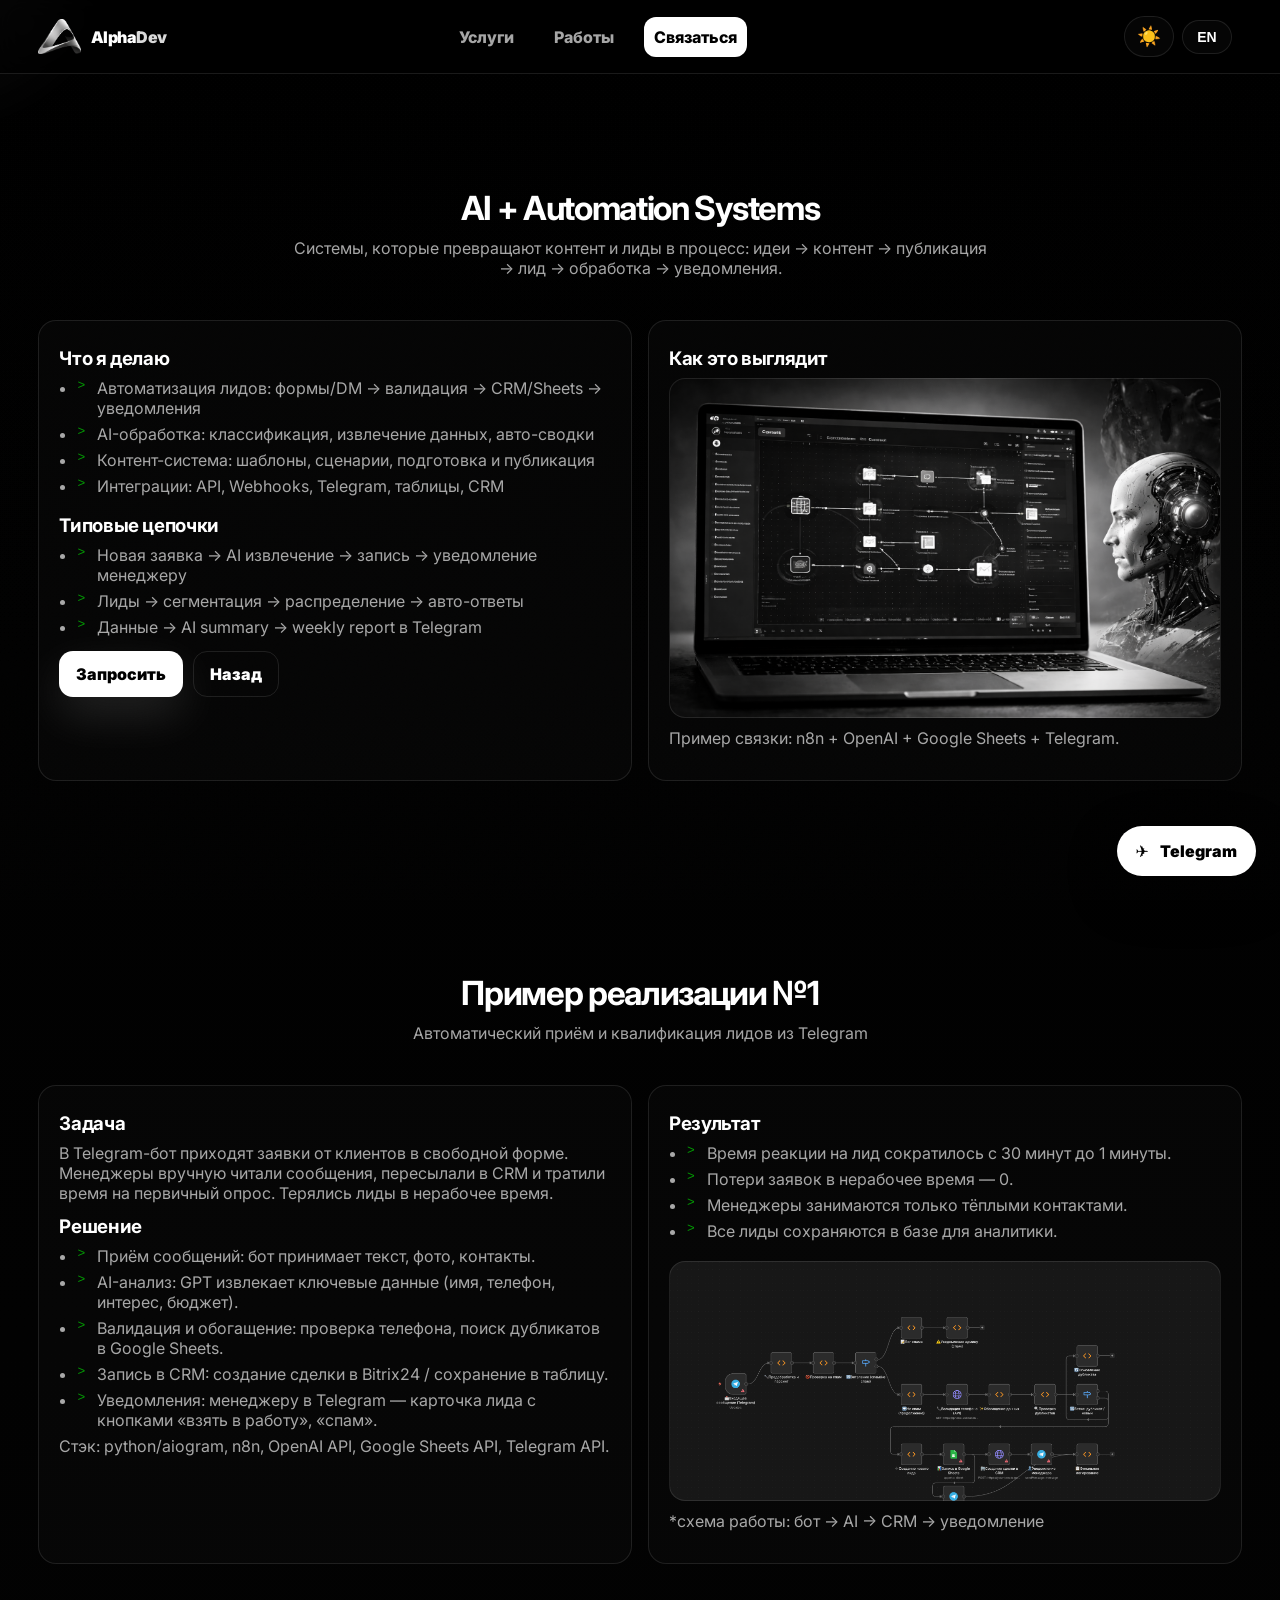
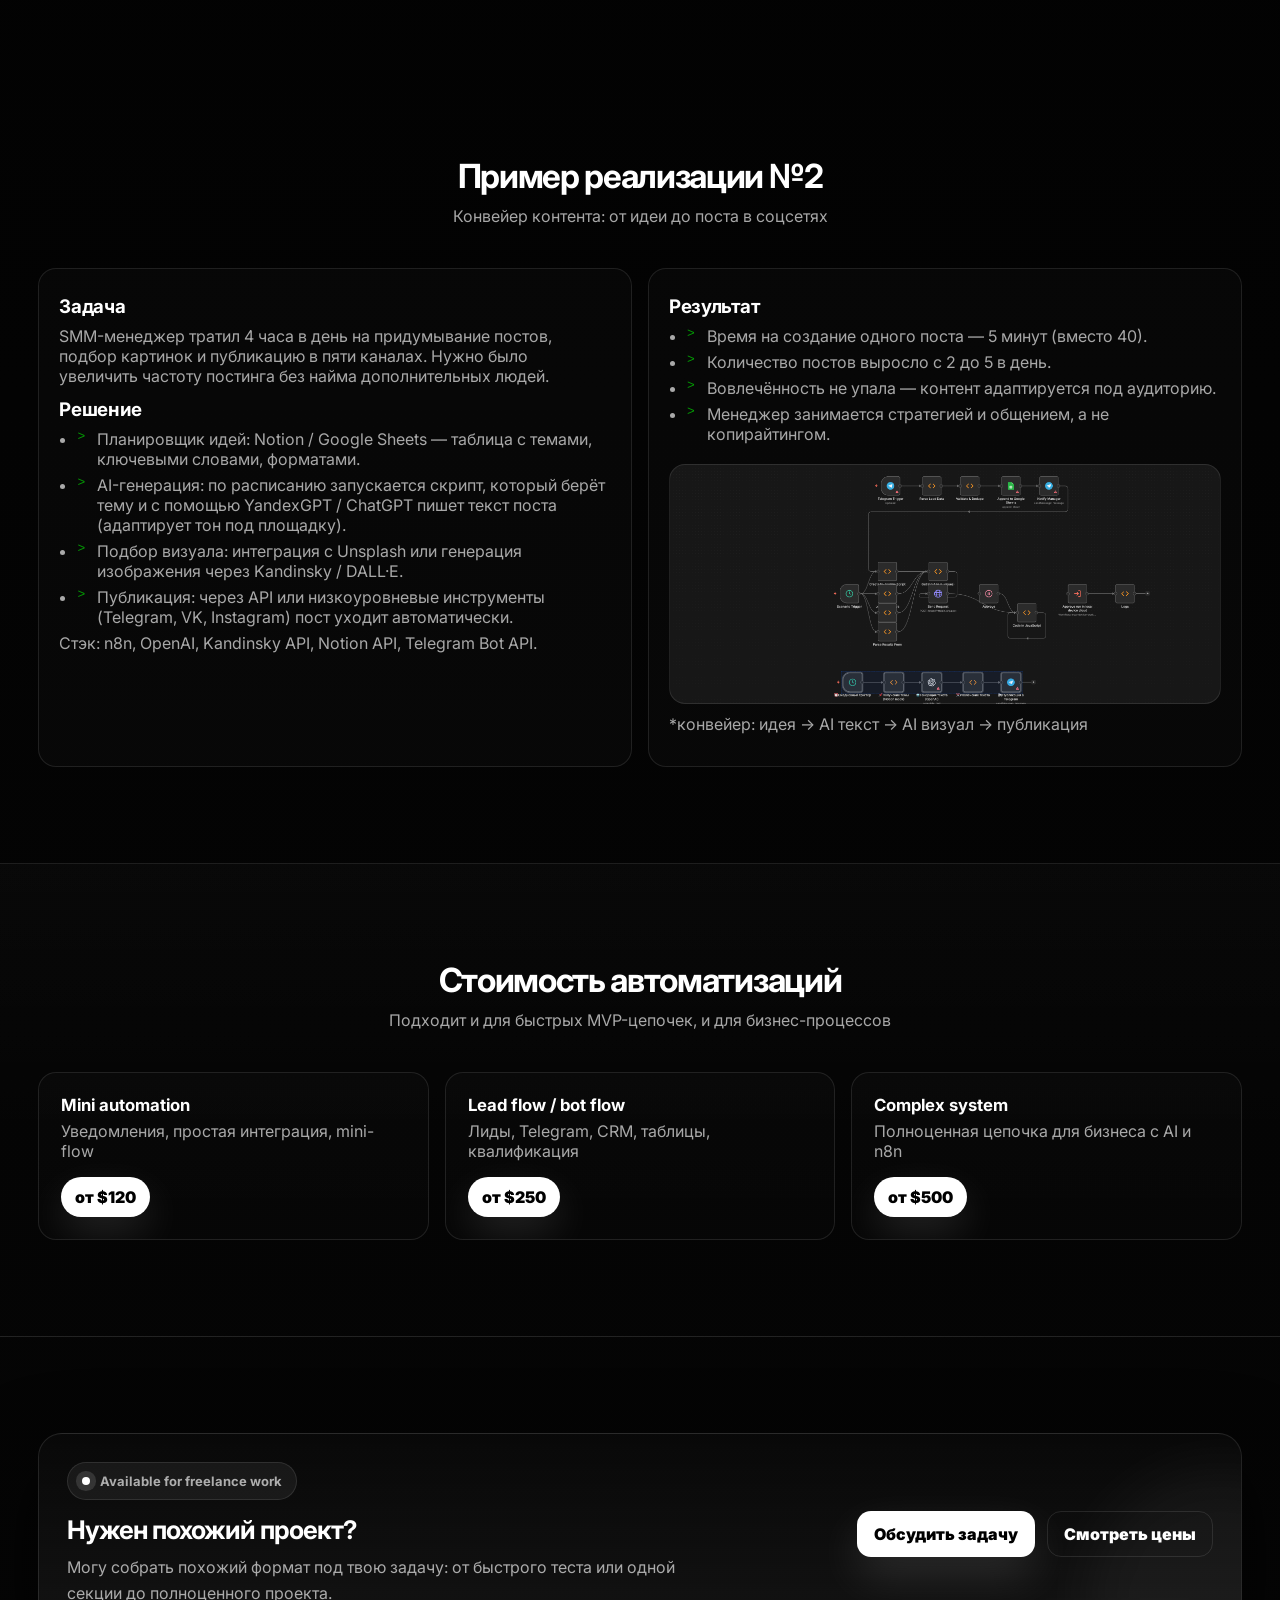
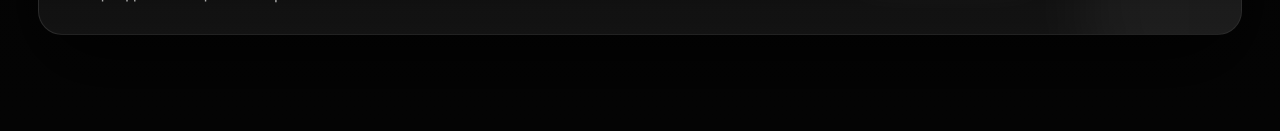
==== projects/ai-automation.html @ a7153a6e "first commit" ====
<!DOCTYPE html>
<html lang="ru">
  <head>
    <meta charset="utf-8" />
    <meta name="viewport" content="width=device-width,initial-scale=1" />
    <title>AlphaDev — AI + Automation Systems</title>
    <link rel="stylesheet" href="../style.css" />
    <link rel="icon" type="image/png" href="../assets/favicon.png" />

    <script>
      (function () {
        try {
          var key = "alphadev-theme-v2";
          var theme = localStorage.getItem(key) || "dark";
          document.documentElement.classList.add("theme-preload");
          document.addEventListener("DOMContentLoaded", function () {
            document.documentElement.classList.remove("theme-preload");
          });
          if (theme === "light") {
            document.documentElement.dataset.themeDefault = "light";
          } else {
            document.documentElement.dataset.themeDefault = "dark";
          }
        } catch (e) {
          document.documentElement.dataset.themeDefault = "dark";
        }
      })();
    </script>
  </head>
  <body class="theme-dark">
    <div class="noise"></div>
    <div class="cursor-glow" aria-hidden="true"></div>

    <header class="header">
      <div class="container header__inner">
        <a class="brand" href="../index.html#work">
          <img
            class="brand__logo"
            src="../assets/logo.svg"
            alt="AlphaDev logo"
          />
          <span class="brand__text">Alpha<span>Dev</span></span>
        </a>
        <nav class="nav" id="nav">
          <a href="../index.html#services" data-i18n="nav_services">Услуги</a>
          <a href="../index.html#work" data-i18n="nav_work">Работы</a>
          <a
            class="nav__cta"
            href="../index.html#contact"
            data-i18n="nav_contact"
            >Связаться</a
          >
        </nav>

        <div class="header-controls">
          <button id="themeToggle" class="icon-btn" aria-label="Toggle theme">
            ☀️
          </button>
          <button id="langBtn" class="lang-btn" aria-label="Switch language">
            EN
          </button>
        </div>

        <button
          class="burger"
          id="burger"
          aria-label="Menu"
          aria-expanded="false"
        >
          <span></span><span></span><span></span>
        </button>
      </div>
    </header>

    <main style="padding-top: 92px">
      <!-- HERO / INTRO -->
      <section class="section">
        <div class="container">
          <div class="section__head reveal">
            <h2 data-i18n="ai_title">
              AI + automation systems для контента, лидов и процессов
            </h2>
            <p data-i18n="ai_sub">
              Автоматизации, которые экономят время, ускоряют обработку заявок и
              превращают хаос в систему.
            </p>
          </div>

          <div class="grid-2">
            <!-- Описание услуги -->
            <div class="card reveal">
              <h3 data-i18n="ai_what_title">Что я делаю</h3>
              <ul>
                <li data-i18n="ai_what_li1">
                  Автоматизация лидов: формы/DM → валидация → CRM/Sheets →
                  уведомления
                </li>
                <li data-i18n="ai_what_li2">
                  AI-обработка: классификация, извлечение данных, авто-сводки
                </li>
                <li data-i18n="ai_what_li3">
                  Контент-система: шаблоны, сценарии, подготовка и публикация
                </li>
                <li data-i18n="ai_what_li4">
                  Интеграции: API, Webhooks, Telegram, таблицы, CRM
                </li>
              </ul>

              <h3 style="margin-top: 18px" data-i18n="ai_chains_title">
                Типовые цепочки
              </h3>
              <ul>
                <li data-i18n="ai_chains_li1">
                  Новая заявка → AI извлечение → запись → уведомление менеджеру
                </li>
                <li data-i18n="ai_chains_li2">
                  Лиды → сегментация → распределение → авто-ответы
                </li>
                <li data-i18n="ai_chains_li3">
                  Данные → AI summary → weekly report в Telegram
                </li>
              </ul>

              <div
                style="
                  margin-top: 14px;
                  display: flex;
                  gap: 10px;
                  flex-wrap: wrap;
                "
              >
                <a
                  class="btn btn--primary"
                  href="../index.html#contact"
                  data-i18n="ai_btn_request"
                  >Запросить</a
                >
                <a
                  class="btn btn--ghost"
                  href="../index.html#work"
                  data-i18n="ai_btn_back"
                  >Назад</a
                >
              </div>
            </div>

            <!-- Превью / общая иллюстрация -->
            <div class="card reveal">
              <h3 data-i18n="ai_looks_title">Как это выглядит</h3>
              <div
                style="
                  height: 340px;
                  border-radius: 16px;
                  border: 1px solid var(--line);
                  background: url('../assets/work-ai-auto.png') center/cover
                    no-repeat;
                "
              ></div>
              <p
                style="margin-top: 10px; color: var(--muted)"
                data-i18n="ai_looks_desc"
              >
                Пример связки: n8n + OpenAI + Google Sheets + Telegram.
              </p>
            </div>
          </div>
        </div>
      </section>

      <!-- ПРИМЕР 1: Обработка лидов из Telegram-бота -->
      <section class="section">
        <div class="container">
          <div class="section__head reveal">
            <h2 data-i18n="ai_ex1_title">Пример реализации №1</h2>
            <p data-i18n="ai_ex1_sub">
              Автоматический приём и квалификация лидов из Telegram
            </p>
          </div>
          <div class="grid-2">
            <div class="card reveal">
              <h3 data-i18n="ai_ex1_task_title">Задача</h3>
              <p data-i18n="ai_ex1_task_text">
                В Telegram-бот приходят заявки от клиентов в свободной форме.
                Менеджеры вручную читали сообщения, пересылали в CRM и тратили
                время на первичный опрос. Терялись лиды в нерабочее время.
              </p>
              <h3 data-i18n="ai_ex1_sol_title">Решение</h3>
              <ul>
                <li data-i18n="ai_ex1_sol_li1">
                  Приём сообщений: бот принимает текст, фото, контакты.
                </li>
                <li data-i18n="ai_ex1_sol_li2">
                  AI-анализ: GPT извлекает ключевые данные (имя, телефон,
                  интерес, бюджет).
                </li>
                <li data-i18n="ai_ex1_sol_li3">
                  Валидация и обогащение: проверка телефона, поиск дубликатов в
                  Google Sheets.
                </li>
                <li data-i18n="ai_ex1_sol_li4">
                  Запись в CRM: создание сделки в Bitrix24 / сохранение в
                  таблицу.
                </li>
                <li data-i18n="ai_ex1_sol_li5">
                  Уведомления: менеджеру в Telegram — карточка лида с кнопками
                  «взять в работу», «спам».
                </li>
              </ul>
              <p data-i18n="ai_ex1_stack">
                <strong>Стэк:</strong> python/aiogram, n8n, OpenAI API, Google
                Sheets API, Telegram API.
              </p>
            </div>
            <div class="card reveal">
              <h3 data-i18n="ai_ex1_res_title">Результат</h3>
              <ul>
                <li data-i18n="ai_ex1_res_li1">
                  Время реакции на лид сократилось с 30 минут до 1 минуты.
                </li>
                <li data-i18n="ai_ex1_res_li2">
                  Потери заявок в нерабочее время — 0.
                </li>
                <li data-i18n="ai_ex1_res_li3">
                  Менеджеры занимаются только тёплыми контактами.
                </li>
                <li data-i18n="ai_ex1_res_li4">
                  Все лиды сохраняются в базе для аналитики.
                </li>
              </ul>
              <div
                style="
                  height: 240px;
                  border-radius: 16px;
                  border: 1px solid var(--line);
                  background: url('../assets/example-telegram-flow.png')
                    center/cover no-repeat;
                  margin: 20px 0 10px;
                "
              ></div>
              <p style="color: var(--muted)" data-i18n="ai_ex1_scheme">
                *схема работы: бот → AI → CRM → уведомление
              </p>
            </div>
          </div>
        </div>
      </section>

      <!-- ПРИМЕР 2: Автопостинг + AI-генерация контента -->
      <section class="section">
        <div class="container">
          <div class="section__head reveal">
            <h2 data-i18n="ai_ex2_title">Пример реализации №2</h2>
            <p data-i18n="ai_ex2_sub">
              Конвейер контента: от идеи до поста в соцсетях
            </p>
          </div>
          <div class="grid-2">
            <div class="card reveal">
              <h3 data-i18n="ai_ex1_task_title">Задача</h3>
              <p data-i18n="ai_ex2_task_text">
                SMM-менеджер тратил 4 часа в день на придумывание постов, подбор
                картинок и публикацию в пяти каналах. Нужно было увеличить
                частоту постинга без найма дополнительных людей.
              </p>
              <h3 data-i18n="ai_ex1_sol_title">Решение</h3>
              <ul>
                <li data-i18n="ai_ex2_sol_li1">
                  Планировщик идей: Notion / Google Sheets — таблица с темами,
                  ключевыми словами, форматами.
                </li>
                <li data-i18n="ai_ex2_sol_li2">
                  AI-генерация: по расписанию запускается скрипт, который берёт
                  тему и с помощью YandexGPT / ChatGPT пишет текст поста
                  (адаптирует тон под площадку).
                </li>
                <li data-i18n="ai_ex2_sol_li3">
                  Подбор визуала: интеграция с Unsplash или генерация
                  изображения через Kandinsky / DALL·E.
                </li>
                <li data-i18n="ai_ex2_sol_li4">
                  Публикация: через API или низкоуровневые инструменты
                  (Telegram, VK, Instagram) пост уходит автоматически.
                </li>
              </ul>
              <p data-i18n="ai_ex2_stack">
                <strong>Стэк:</strong> n8n, OpenAI, Kandinsky API, Notion API,
                Telegram Bot API.
              </p>
            </div>
            <div class="card reveal">
              <h3 data-i18n="ai_ex1_res_title">Результат</h3>
              <ul>
                <li data-i18n="ai_ex2_res_li1">
                  Время на создание одного поста — 5 минут (вместо 40).
                </li>
                <li data-i18n="ai_ex2_res_li2">
                  Количество постов выросло с 2 до 5 в день.
                </li>
                <li data-i18n="ai_ex2_res_li3">
                  Вовлечённость не упала — контент адаптируется под аудиторию.
                </li>
                <li data-i18n="ai_ex2_res_li4">
                  Менеджер занимается стратегией и общением, а не копирайтингом.
                </li>
              </ul>
              <div
                style="
                  height: 240px;
                  border-radius: 16px;
                  border: 1px solid var(--line);
                  background: url('../assets/example-content-flow.png')
                    center/cover no-repeat;
                  margin: 20px 0 10px;
                "
              ></div>
              <p style="color: var(--muted)" data-i18n="ai_ex2_scheme">
                *конвейер: идея → AI текст → AI визуал → публикация
              </p>
            </div>
          </div>
        </div>
      </section>

      <section class="section section--dark">
        <div class="container">
          <div class="section__head reveal">
            <h2 data-i18n="ai_price_title">Стоимость автоматизаций</h2>
            <p data-i18n="ai_price_sub">
              Подходит и для быстрых MVP-цепочек, и для бизнес-процессов
            </p>
          </div>
          <div class="pricing-grid pricing-grid--3">
            <article class="price-card reveal">
              <h3 data-i18n="ai_price_card1">Mini automation</h3>
              <p data-i18n="ai_price_desc1">
                Уведомления, простая интеграция, mini-flow
              </p>
              <div class="price-tag" data-i18n="ai_price_val1">от $120</div>
            </article>
            <article class="price-card reveal">
              <h3 data-i18n="ai_price_card2">Lead flow / bot flow</h3>
              <p data-i18n="ai_price_desc2">
                Лиды, Telegram, CRM, таблицы, квалификация
              </p>
              <div class="price-tag" data-i18n="ai_price_val2">от $250</div>
            </article>
            <article class="price-card reveal">
              <h3 data-i18n="ai_price_card3">Complex system</h3>
              <p data-i18n="ai_price_desc3">
                Полноценная цепочка для бизнеса с AI и n8n
              </p>
              <div class="price-tag" data-i18n="ai_price_val3">от $500</div>
            </article>
          </div>
        </div>
      </section>

      <section class="section">
        <div class="container">
          <div class="freelance-card reveal freelance-card--compact">
            <div class="freelance-card__content">
              <div class="pill pill--soft" data-i18n-html="availability_pill">
                <span class="dot"></span> Available for freelance work
              </div>
              <h2 data-i18n="detail_cta_title">Нужен похожий проект?</h2>
              <p data-i18n="detail_cta_desc">
                Могу собрать похожий формат под твою задачу: от быстрого теста
                или одной секции до полноценного проекта.
              </p>
            </div>
            <div class="freelance-card__actions">
              <a
                class="btn btn--primary"
                href="../index.html#contact"
                data-i18n="detail_cta_btn1"
                >Обсудить задачу</a
              >
              <a
                class="btn btn--ghost"
                href="../index.html#pricing"
                data-i18n="detail_cta_btn2"
                >Смотреть цены</a
              >
            </div>
          </div>
        </div>
      </section>
    </main>

    <script src="../script.js"></script>
    <a
      class="telegram-float"
      href="https://t.me/AlphaDev_web?text=Hello!%20I%20want%20to%20discuss%20a%20project%20with%20AlphaDev.%0A%0AProject%20type:%0ABudget:%0ATimeline:%0ADescription:"
      target="_blank"
      rel="noopener noreferrer"
    >
      Telegram
    </a>
  </body>
</html>
---- style.css ----
@import url("https://fonts.googleapis.com/css2?family=Inter:wght@400;600;700;800;900&display=swap");

/* ===== Тёмная тема (по умолчанию) ===== */
.theme-dark {
  --bg: #000;
  --bg2: #050505;
  --card-bg: rgba(255, 255, 255, 0.02);
  --card-bg-alt: rgba(255, 255, 255, 0.06);
  --header-bg: rgba(0, 0, 0, 0.55);
  --text: #fff;
  --text-inverse: #000;
  --muted: rgba(255, 255, 255, 0.65);
  --line: rgba(255, 255, 255, 0.1);
  --line-strong: rgba(255, 255, 255, 0.2);
  --shadow: 0 30px 80px rgba(0, 0, 0, 0.75);
  --glow: rgba(255, 255, 255, 0.12);
  --primary-btn: #fff;
  --primary-btn-text: #000;
  --code-symbol: #0f0;
  --orb-1: rgba(255, 255, 255, 0.1);
  --orb-2: rgba(255, 255, 255, 0.08);
  --badge-bg: rgba(255, 255, 255, 0.03);
  --badge-alt-bg: rgba(255, 255, 255, 0.06);
  --mini-bg: rgba(0, 0, 0, 0.35);
  --link-border: rgba(255, 255, 255, 0.35);
  --link-hover: rgba(255, 255, 255, 0.75);
  /* Убрали --input-bg и --input-focus-*, будем использовать прямые цвета */
}

/* ===== Светлая тема ===== */
.theme-light {
  --bg: #f8f9fa;
  --bg2: #ffffff;
  --card-bg: rgba(0, 0, 0, 0.02);
  --card-bg-alt: rgba(0, 0, 0, 0.06);
  --header-bg: rgba(255, 255, 255, 0.75);
  --text: #111;
  --text-inverse: #fff;
  --muted: rgba(0, 0, 0, 0.6);
  --line: rgba(0, 0, 0, 0.1);
  --line-strong: rgba(0, 0, 0, 0.2);
  --shadow: 0 30px 80px rgba(0, 0, 0, 0.1);
  --glow: rgba(0, 0, 0, 0.05);
  --primary-btn: #000;
  --primary-btn-text: #fff;
  --code-symbol: #0a0;
  --orb-1: rgba(0, 0, 0, 0.05);
  --orb-2: rgba(0, 0, 0, 0.03);
  --badge-bg: rgba(0, 0, 0, 0.02);
  --badge-alt-bg: rgba(0, 0, 0, 0.04);
  --mini-bg: rgba(255, 255, 255, 0.7);
  --link-border: rgba(0, 0, 0, 0.3);
  --link-hover: rgba(0, 0, 0, 0.8);
  /* Убрали --input-bg и --input-focus-* */
}

* {
  box-sizing: border-box;
  transition: background-color 0.2s ease, border-color 0.2s ease,
    color 0.2s ease;
}
html,
body {
  margin: 0;
  padding: 0;
}
body {
  font-family: "Inter", system-ui, -apple-system, Segoe UI, Roboto, Arial,
    sans-serif;
  background: linear-gradient(180deg, var(--bg), var(--bg2));
  color: var(--text);
  overflow-x: hidden;
  scroll-behavior: smooth;
}
.container {
  width: min(1360px, 94%);
  margin: 0 auto;
}
a {
  color: inherit;
}

.noise {
  position: fixed;
  inset: 0;
  pointer-events: none;
  opacity: 0.05;
  mix-blend-mode: overlay;
  background-image: url("data:image/svg+xml,%3Csvg xmlns='http://www.w3.org/2000/svg' width='140' height='140'%3E%3Cfilter id='n'%3E%3CfeTurbulence type='fractalNoise' baseFrequency='.75' numOctaves='3' stitchTiles='stitch'/%3E%3C/filter%3E%3Crect width='140' height='140' filter='url(%23n)' opacity='.8'/%3E%3C/svg%3E");
}
.cursor-glow {
  position: fixed;
  width: 340px;
  height: 340px;
  border-radius: 999px;
  pointer-events: none;
  transform: translate(-50%, -50%);
  z-index: 0;
  opacity: 0.7;
  filter: blur(12px);
  background: radial-gradient(circle at 30% 30%, var(--glow), transparent 62%);
}

/* Header */
.header {
  position: fixed;
  left: 0;
  right: 0;
  top: 0;
  z-index: 1000;
  background: var(--header-bg);
  backdrop-filter: blur(14px);
  border-bottom: 1px solid var(--line);
}
.header__inner {
  display: flex;
  align-items: center;
  justify-content: space-between;
  gap: 12px;
  padding: 16px 0;
}
.brand {
  display: flex;
  align-items: center;
  gap: 10px;
  text-decoration: none;
}
.brand__logo {
  width: auto;
  height: 35px;
}
.brand__text {
  font-weight: 1000;
  letter-spacing: -0.03em;
}
.brand__text span {
  opacity: 0.85;
}

.nav {
  display: flex;
  align-items: center;
  gap: 20px;
  margin-left: 270px;
}
.nav a {
  text-decoration: none;
  color: var(--muted);
  font-weight: 800;
  font-size: 16px;
  padding: 10px 10px;
  border-radius: 12px;
  transition: 0.25s ease;
}
.nav a:hover {
  color: var(--text);
  background: var(--card-bg-alt);
}
.nav__cta {
  background: var(--primary-btn);
  color: var(--primary-btn-text) !important;
}

.header-controls {
  display: flex;
  gap: 8px;
  align-items: center;
  margin-left: auto;
  margin-right: 10px;
}
.icon-btn {
  background: var(--card-bg);
  border: 1px solid var(--line);
  border-radius: 30px;
  padding: 8px 12px;
  font-size: 1.2rem;
  cursor: pointer;
  transition: all 0.2s ease;
  color: var(--text);
}
.icon-btn:hover {
  background: var(--card-bg-alt);
  transform: scale(1.05);
}
.lang-btn {
  background: var(--card-bg);
  border: 1px solid var(--line);
  border-radius: 30px;
  padding: 8px 14px;
  font-weight: 900;
  font-size: 14px;
  color: var(--text);
  cursor: pointer;
  transition: all 0.2s ease;
  text-transform: uppercase;
}
.lang-btn:hover {
  background: var(--card-bg-alt);
  transform: scale(1.05);
}

.burger {
  display: none;
  width: 44px;
  height: 44px;
  border-radius: 14px;
  border: 1px solid var(--line);
  background: var(--card-bg);
  cursor: pointer;
}
.burger span {
  display: block;
  width: 20px;
  height: 2px;
  background: var(--text);
  margin: 5px auto;
  border-radius: 2px;
}

/* Sections */
.section {
  padding: 96px 0;
}
.section--dark {
  background: linear-gradient(180deg, var(--card-bg), transparent 60%);
  border-top: 1px solid var(--line);
  border-bottom: 1px solid var(--line);
}
.section__head {
  text-align: center;
  margin-bottom: 42px;
}
.section__head h2 {
  margin: 0 0 10px;
  font-size: clamp(28px, 2.6vw, 44px);
  letter-spacing: -0.04em;
}
.section__head p {
  margin: 0;
  color: var(--muted);
}

/* Hero */
.hero {
  position: relative;
  padding: 128px 0 72px;
  min-height: 92vh;
  display: grid;
  align-items: center;
  border-bottom: 1px solid var(--line);
}
.hero__grid {
  display: grid;
  grid-template-columns: 1.15fr 0.85fr;
  gap: 34px;
  align-items: center;
}
.hero__bg {
  position: absolute;
  inset: -40px;
  filter: blur(20px);
  z-index: -1;
  transform: translateY(var(--parallax, 0px));
  background: radial-gradient(
    900px 540px at 16% 10%,
    var(--glow),
    transparent 55%
  );
  background-image: linear-gradient(var(--line) 1px, transparent 1px),
    linear-gradient(90deg, var(--line) 1px, transparent 1px);
  background-size: 40px 40px;
  background-position: center center;
}
.pill {
  display: inline-flex;
  align-items: center;
  gap: 10px;
  padding: 10px 14px;
  border-radius: 999px;
  border: 1px solid var(--line);
  background: var(--card-bg);
  color: var(--muted);
  font-weight: 700;
  font-size: 13px;
}
.dot {
  width: 8px;
  height: 8px;
  border-radius: 50%;
  background: var(--text);
  box-shadow: 0 0 0 6px var(--glow);
}
.hero__title {
  margin: 18px 0 12px;
  font-size: clamp(34px, 3.4vw, 58px);
  line-height: 1.02;
  letter-spacing: -0.04em;
}
.hero__sub {
  margin: 0;
  color: var(--muted);
  font-size: 16px;
  line-height: 1.6;
  max-width: 58ch;
}
.grad {
  opacity: 0.85;
}

.hero__actions {
  display: flex;
  gap: 12px;
  margin-top: 22px;
  flex-wrap: wrap;
}
.btn {
  display: inline-flex;
  align-items: center;
  justify-content: center;
  padding: 12px 16px;
  border-radius: 14px;
  text-decoration: none;
  font-weight: 900;
  border: 1px solid var(--line);
  transition: 0.25s ease;
  cursor: pointer;
  position: relative;
  overflow: hidden;
}
.btn--primary {
  background: var(--primary-btn);
  color: var(--primary-btn-text);
  border-color: transparent;
  box-shadow: 0 18px 45px var(--glow);
}
.btn--ghost {
  background: transparent;
  color: var(--text);
}
.btn::after {
  content: "";
  position: absolute;
  top: 50%;
  left: 50%;
  width: 0;
  height: 0;
  border-radius: 50%;
  background: rgba(255, 255, 255, 0.3);
  transform: translate(-50%, -50%);
  transition: width 0.3s ease, height 0.3s ease;
  pointer-events: none;
}
.btn:active::after {
  width: 200px;
  height: 200px;
}
.btn--primary:hover,
.btn--ghost:hover {
  transform: translateY(-2px);
  background: var(--card-bg-alt);
}
.btn--primary:hover {
  background: var(--primary-btn);
}

.hero__stats {
  display: grid;
  grid-template-columns: repeat(3, 1fr);
  gap: 12px;
  margin-top: 24px;
}
.stat {
  border: 1px solid var(--line);
  background: var(--card-bg);
  border-radius: 16px;
  padding: 14px;
}
.stat__num {
  font-size: 22px;
  font-weight: 900;
}
.stat__label {
  color: var(--muted);
  font-size: 12.5px;
  margin-top: 4px;
}

/* Glass card */
.hero__right {
  position: relative;
}
.glass {
  border: 1px solid var(--line);
  background: var(--card-bg);
  border-radius: var(--radius, 18px);
  padding: 18px;
  box-shadow: var(--shadow);
  position: relative;
  overflow: hidden;
}
.glass::after {
  content: "";
  position: absolute;
  inset: -1px;
  background: radial-gradient(
    260px 220px at var(--mx, 50%) var(--my, 50%),
    var(--glow),
    transparent 55%
  );
  opacity: 0;
  transition: 0.35s ease;
  pointer-events: none;
}
.glass:hover::after {
  opacity: 1;
}

.badges {
  display: flex;
  gap: 10px;
  flex-wrap: wrap;
  margin-bottom: 14px;
}
.badge {
  font-size: 12.5px;
  font-weight: 900;
  padding: 8px 10px;
  border-radius: 999px;
  border: 1px solid var(--line);
  background: var(--badge-bg);
}
.badge--alt {
  background: var(--badge-alt-bg);
}

.mini {
  border-radius: 16px;
  border: 1px solid var(--line);
  background: var(--mini-bg);
  padding: 14px;
}
.mini__row {
  display: flex;
  justify-content: space-between;
  gap: 12px;
  padding: 10px 0;
  border-bottom: 1px dashed var(--line);
}
.mini__row:last-child {
  border-bottom: none;
}
.mini__k {
  color: var(--muted);
  font-weight: 800;
}
.mini__v {
  font-weight: 900;
}

.tags {
  display: flex;
  flex-wrap: wrap;
  gap: 10px;
  margin-top: 14px;
}
.tag {
  font-size: 12px;
  font-weight: 900;
  padding: 8px 10px;
  border-radius: 999px;
  border: 1px solid var(--line);
  background: var(--card-bg);
  color: var(--muted);
}

.orb {
  position: absolute;
  width: 220px;
  height: 220px;
  border-radius: 999px;
  filter: blur(30px);
  opacity: 0.35;
  z-index: -1;
}
.orb--1 {
  left: -80px;
  top: -70px;
  background: var(--orb-1);
}
.orb--2 {
  right: -90px;
  bottom: -80px;
  background: var(--orb-2);
}

/* Layout grids */
.grid-3 {
  display: grid;
  grid-template-columns: repeat(3, 1fr);
  gap: 16px;
}
.grid-2 {
  display: grid;
  grid-template-columns: repeat(2, 1fr);
  gap: 16px;
}

/* Cards */
.card {
  border: 1px solid var(--line);
  background: var(--card-bg);
  border-radius: var(--radius, 18px);
  padding: 20px;
  transition: transform 0.35s ease, box-shadow 0.35s ease,
    border-color 0.35s ease;
  position: relative;
  overflow: hidden;
}
.card::after {
  content: "";
  position: absolute;
  inset: -1px;
  background: radial-gradient(
    240px 200px at var(--mx, 50%) var(--my, 50%),
    var(--glow),
    transparent 55%
  );
  opacity: 0;
  transition: 0.35s ease;
  pointer-events: none;
}
.card:hover {
  transform: translateY(-8px);
  box-shadow: var(--shadow);
  border-color: var(--line-strong);
}
.card:hover::after {
  opacity: 1;
}
.card:hover .card__icon {
  transform: rotate(5deg) scale(1.1);
}

.card__icon {
  width: 44px;
  height: 44px;
  border-radius: 14px;
  border: 1px solid var(--line);
  background: var(--card-bg);
  display: grid;
  place-items: center;
  margin-bottom: 10px;
  transition: transform 0.2s ease;
}
.card h3 {
  margin: 6px 0 8px;
  letter-spacing: -0.02em;
}
.card p {
  margin: 0 0 12px;
  color: var(--muted);
}
.card ul {
  margin: 0;
  padding-left: 18px;
  color: var(--muted);
}
.card li {
  margin: 6px 0;
  position: relative;
  padding-left: 20px;
}
.card li::before {
  content: ">";
  position: absolute;
  left: 0;
  color: var(--code-symbol);
  opacity: 0.6;
  font-family: monospace;
}

/* Work cards */
.workgrid {
  display: grid;
  grid-template-columns: repeat(3, 1fr);
  gap: 16px;
}
.workcard {
  border: 1px solid var(--line);
  background: var(--card-bg);
  border-radius: var(--radius);
  overflow: hidden;
  transition: 0.35s ease;
}
.workcard:hover {
  transform: translateY(-10px) rotate(-0.25deg);
  box-shadow: var(--shadow);
}
.workcard__media {
  height: 190px;
  background-size: cover;
  background-position: center;
  transform: scale(1.02);
  transition: 0.45s ease;
  position: relative;
}
.workcard:hover .workcard__media {
  transform: scale(1.07);
  filter: saturate(1.05) contrast(1.05);
}
.workchip {
  position: absolute;
  left: 12px;
  top: 12px;
  padding: 7px 10px;
  border-radius: 999px;
  font-size: 12px;
  font-weight: 900;
  background: rgba(0, 0, 0, 0.55);
  border: 1px solid var(--line);
  backdrop-filter: blur(10px);
  color: #fff;
}
.workcard__body {
  padding: 16px;
  text-align: left;
  margin-top: 200px;
  /* margin-top удалён — текст не будет иметь лишнего отступа */
}
.workcard__meta {
  display: flex;
  justify-content: space-between;
  align-items: center;
  gap: 10px;
  color: var(--muted);
  font-weight: 800;
  font-size: 12.5px;
}
.link {
  text-decoration: none;
  color: var(--text);
  border-bottom: 1px dashed var(--link-border);
}
.link:hover {
  border-bottom-color: var(--link-hover);
}

.note {
  margin-top: 10px;
  padding: 14px 16px;
  border-radius: 16px;
  border: 1px solid var(--line);
  background: var(--card-bg);
  color: var(--muted);
  text-align: left;
}
.note strong {
  color: var(--text);
}

/* Form */
.form {
  border: 1px solid var(--line);
  background: var(--card-bg);
  border-radius: var(--radius);
  padding: 20px;
  display: grid;
  gap: 12px;
  text-align: left;
}
.form label {
  display: grid;
  gap: 8px;
  font-weight: 900;
}

/* Явные цвета для полей ввода (без переменных) */
.theme-dark .form input,
.theme-dark .form textarea,
.theme-dark .form select {
  background: #222 !important;
  color: #fff !important;
  border: 1px solid #444 !important;
  border-radius: 14px;
  padding: 12px;
  width: 100%;
  outline: none;
  font-family: inherit;
  font-size: 1rem;
}
.theme-dark .form input:focus,
.theme-dark .form textarea:focus,
.theme-dark .form select:focus {
  border-color: #666 !important;
  box-shadow: 0 0 0 4px rgba(255, 255, 255, 0.1) !important;
}
.theme-dark .form select option {
  background: #222;
  color: #fff;
}

.theme-light .form input,
.theme-light .form textarea,
.theme-light .form select {
  background: #fff !important;
  color: #111 !important;
  border: 1px solid #ccc !important;
  border-radius: 14px;
  padding: 12px;
  width: 100%;
  outline: none;
  font-family: inherit;
  font-size: 1rem;
}
.theme-light .form input:focus,
.theme-light .form textarea:focus,
.theme-light .form select:focus {
  border-color: #888 !important;
  box-shadow: 0 0 0 4px rgba(0, 0, 0, 0.05) !important;
}
.theme-light .form select option {
  background: #fff;
  color: #111;
}

.form__hint {
  color: var(--muted);
  font-size: 12px;
  text-align: center;
}

/* Footer */
.footer {
  padding: 44px 0;
  border-top: 1px solid var(--line);
  color: var(--muted);
}
.footer__inner {
  display: flex;
  justify-content: space-between;
  align-items: center;
  gap: 14px;
  flex-wrap: wrap;
}
.kbd {
  border: 1px solid var(--line);
  background: var(--card-bg);
  padding: 6px 10px;
  border-radius: 12px;
  font-weight: 900;
  color: var(--text);
  font-size: 12px;
}

/* Reveal */
.reveal {
  opacity: 0;
  transform: translateY(18px);
  transition: 0.9s ease;
}
.reveal.active {
  opacity: 1;
  transform: translateY(0);
}

/* Responsive */
@media (max-width: 980px) {
  .hero__grid {
    grid-template-columns: 1fr;
  }
  .hero {
    padding-top: 116px;
    min-height: auto;
  }
  .grid-3,
  .workgrid {
    grid-template-columns: 1fr;
  }
  .grid-2 {
    grid-template-columns: 1fr;
  }

  .nav {
    position: fixed;
    left: 4%;
    right: 4%;
    top: 74px;
    display: none;
    flex-direction: column;
    gap: 8px;
    padding: 14px;
    border-radius: 18px;
    border: 1px solid var(--line);
    background: var(--bg2);
    backdrop-filter: blur(16px);
  }
  .nav.is-open {
    display: flex;
  }
  .burger {
    display: inline-block;
  }
  .header-controls {
    margin-left: auto;
    margin-right: 10px;
  }
}

/* ===== WORK GRID FIX (4 cards ровно) ===== */
.workgrid.workgrid--4 {
  display: grid;
  grid-template-columns: repeat(2, minmax(0, 1fr));
  gap: 16px;
  align-items: stretch;
}
@media (max-width: 980px) {
  .workgrid.workgrid--4 {
    grid-template-columns: 1fr;
  }
}
.workgrid.workgrid--4 .workcard {
  display: flex;
  flex-direction: column;
  height: 100%;
}
.workgrid.workgrid--4 .workcard__media {
  height: 220px;
  background-size: cover;
  background-position: center;
}
.workgrid.workgrid--4 .workcard__body {
  display: flex;
  flex-direction: column;
  flex: 1;
}
.workgrid.workgrid--4 .workcard__meta {
  margin-top: auto;
}

/* ===== WORKCARD: image as FULL background for the whole card ===== */
.workcard.workcard--bg {
  position: relative;
  overflow: hidden;
  border-radius: 18px;
  border: 1px solid var(--line);
  background-size: cover;
  background-position: center;
  min-height: 380px;
  display: flex;
  flex-direction: column;
  justify-content: flex-end;
  transition: transform 0.35s ease, box-shadow 0.35s ease,
    border-color 0.35s ease;
}
.workcard.workcard--bg::after {
  content: "";
  position: absolute;
  inset: 0;
  background: radial-gradient(
      420px 260px at 30% 20%,
      rgba(255, 255, 255, 0.1),
      transparent 60%
    ),
    linear-gradient(to bottom, rgba(0, 0, 0, 0.1), rgba(0, 0, 0, 0.92));
  pointer-events: none;
}
.workcard.workcard--bg:hover {
  transform: translateY(-8px);
  border-color: var(--line-strong);
  box-shadow: var(--shadow);
}
.workcard.workcard--bg .workchip {
  position: absolute;
  top: 12px;
  left: 12px;
  z-index: 2;
}
.workcard.workcard--bg .workcard__body {
  position: relative;
  z-index: 2;
  padding: 22px;
  display: flex;
  flex-direction: column;
  flex: 1;
  justify-content: flex-end; /* текст прижат к низу */
}
.workcard.workcard--bg .workcard__meta {
  margin-top: auto;
}
.workcard__media {
  display: none !important;
}

/* ===== FAQ в стиле карточек сайта ===== */
.faq-grid {
  display: grid;
  grid-template-columns: 1fr 1fr;
  gap: 16px;
  margin-top: 40px;
}
.faq-card {
  background: var(--card-bg);
  border: 1px solid var(--line);
  border-radius: var(--radius);
  transition: transform 0.35s ease, box-shadow 0.35s ease,
    border-color 0.35s ease;
  overflow: hidden;
  position: relative;
}
.faq-card::after {
  content: "";
  position: absolute;
  inset: -1px;
  background: radial-gradient(
    240px 200px at var(--mx, 50%) var(--my, 50%),
    var(--glow),
    transparent 55%
  );
  opacity: 0;
  transition: 0.35s ease;
  pointer-events: none;
  border-radius: inherit;
}
.faq-card:hover {
  transform: translateY(-4px);
  box-shadow: var(--shadow);
  border-color: var(--line-strong);
}
.faq-card:hover::after {
  opacity: 1;
}
.faq-card details {
  padding: 20px;
}
.faq-card summary {
  list-style: none;
  font-weight: 700;
  font-size: 1.1rem;
  line-height: 1.5;
  cursor: pointer;
  position: relative;
  padding-right: 30px;
  color: var(--text);
}
.faq-card summary::-webkit-details-marker {
  display: none;
}
.faq-card summary::after {
  content: "➕";
  position: absolute;
  right: 0;
  top: 0;
  font-size: 1.2rem;
  opacity: 0.7;
  transition: transform 0.2s, opacity 0.2s;
  color: var(--muted);
}
.faq-card details[open] summary::after {
  content: "➖";
}
.faq-card p {
  margin-top: 16px;
  color: var(--muted);
  line-height: 1.6;
  padding-right: 10px;
}
.faq-card details[open] p {
  animation: fadeIn 0.3s ease-in-out;
}
@keyframes fadeIn {
  0% {
    opacity: 0;
    transform: translateY(-10px);
  }
  100% {
    opacity: 1;
    transform: translateY(0);
  }
}
@media (max-width: 768px) {
  .faq-grid {
    grid-template-columns: 1fr;
  }
}

/* ===== Анимация печати (typewriter) ===== */
#typewriter span {
  display: inline-block;
  opacity: 0;
  animation: typewriterFadeIn 0.5s ease forwards;
}
#typewriter span:nth-child(1) {
  animation-delay: 0.2s;
}
#typewriter span:nth-child(2) {
  animation-delay: 0.6s;
}
#typewriter span:nth-child(3) {
  animation-delay: 1s;
}
@keyframes typewriterFadeIn {
  0% {
    opacity: 0;
    transform: translateY(5px);
  }
  100% {
    opacity: 1;
    transform: translateY(0);
  }
}

/* ===== Улучшенные hover-эффекты для карточек ===== */
.card:hover {
  transform: translateY(-8px);
  box-shadow: var(--shadow), 0 0 0 1px var(--line-strong);
}
.card:hover .card__icon {
  transform: rotate(5deg) scale(1.1);
  transition: transform 0.2s ease;
}

/* ===== Эффект волны (ripple) для кнопок ===== */
.btn {
  position: relative;
  overflow: hidden;
}
.btn::after {
  content: "";
  position: absolute;
  top: 50%;
  left: 50%;
  width: 0;
  height: 0;
  border-radius: 50%;
  background: rgba(255, 255, 255, 0.3);
  transform: translate(-50%, -50%);
  transition: width 0.3s ease, height 0.3s ease;
  pointer-events: none;
}
.btn:active::after {
  width: 200px;
  height: 200px;
}

/* ===== Сетка на фоне hero (программистский стиль) ===== */
.hero__bg {
  background-image: linear-gradient(var(--line) 1px, transparent 1px),
    linear-gradient(90deg, var(--line) 1px, transparent 1px);
  background-size: 40px 40px;
  background-position: center center;
}

/* ===== Анимация для счётчиков (при появлении) ===== */
.stat__num {
  transition: all 0.7s ease;
}

/* ===== Подсветка стека (псевдо-код) ===== */
.card ul li::before,
.contact-info ul li::before {
  content: ">";
  position: absolute;
  left: 0;
  color: var(--code-symbol);
  opacity: 0.6;
  font-family: monospace;
}

/* ===== Адаптив для кнопок управления ===== */
@media (max-width: 980px) {
  .nav.is-open + .header-controls {
    display: none;
  }
}

/* Фикс: текст на карточках работ всегда белый (не зависит от темы) */
.workcard.workcard--bg,
.workcard.workcard--bg .workcard__body,
.workcard.workcard--bg h3,
.workcard.workcard--bg p,
.workcard.workcard--bg .workcard__meta,
.workcard.workcard--bg .workcard__meta span,
.workcard.workcard--bg .link,
.workcard.workcard--bg .workchip {
  color: #fff !important;
}

/* ===== Contact form PRO ===== */

.form input,
.form textarea,
.form select {
  width: 100%;
  padding: 14px 16px;
  border-radius: 14px;
  border: 1px solid var(--line);
  background: var(--card-bg);
  color: var(--text);
  font-family: inherit;
  font-size: 14px;
  outline: none;
  transition: all 0.25s ease;
}

.form textarea {
  min-height: 120px;
  resize: vertical;
}

.theme-dark .form input,
.theme-dark .form textarea,
.theme-dark .form select {
  background: #1b1b1b;
  color: #fff;
}

.theme-light .form input,
.theme-light .form textarea,
.theme-light .form select {
  background: #fff;
  color: #111;
}

.form input:focus,
.form textarea:focus,
.form select:focus {
  border-color: var(--text);
  box-shadow: 0 0 0 2px var(--glow);
  transform: translateY(-1px);
}

.form textarea {
  resize: vertical;
}

.form__submit {
  margin-top: 10px;
  width: fit-content;
}

.form__status {
  font-size: 13px;
  font-weight: 700;
  margin-top: 6px;
  min-height: 18px;
}

.form__status.success {
  color: #2ecc71;
}

.form__status.error {
  color: #ff4d4d;
}

.form input:focus,
.form textarea:focus,
.form select:focus {
  border-color: var(--line-strong);
  background: var(--card-bg-alt);

  box-shadow: 0 0 0 2px var(--glow);

  transform: translateY(-1px);
}

:root {
  --radius: 18px;
}

.form {
  border: 1px solid var(--line);
  background: var(--card-bg);

  border-radius: 18px;

  padding: 20px;

  position: relative;
  overflow: hidden;

  transition: transform 0.35s ease, box-shadow 0.35s ease,
    border-color 0.35s ease;
}

.form:hover {
  transform: translateY(-8px);

  box-shadow: var(--shadow);

  border-color: var(--line-strong);
}

.form::after {
  content: "";

  position: absolute;

  inset: -1px;

  background: radial-gradient(
    240px 200px at var(--mx, 50%) var(--my, 50%),
    var(--glow),
    transparent 55%
  );

  opacity: 0;

  transition: 0.35s ease;

  pointer-events: none;
}

.form:hover::after {
  opacity: 1;
}

/* Contact: чтобы левая card заполнялась по высоте и контент распределялся */
#contact .grid-2 {
  align-items: stretch;
}

#contact .grid-2 > .card {
  height: 100%;
  display: flex;
  flex-direction: column;
}

#contact .grid-2 > .card ul {
  margin: 16px 0;
}

/* нижний текст уедет вниз и заполнит карточку красиво */
#contact .grid-2 > .card p:last-child {
  margin-top: auto;
}

/* CONTACT: аккуратная верстка и “дорогой” вид */
#contact .grid-2 {
  align-items: stretch;
}

/* Левая карточка — раскладка как “премиум”: низ прижат красиво */
#contact .contact-info {
  display: flex;
  flex-direction: column;
}

#contact .contact-info .muted {
  color: var(--muted);
  margin-top: 6px;
}

#contact .contact-info .contact-list {
  margin-top: 14px;
}

/* footer уезжает вниз => карточка заполняется “ровно” */
#contact .contact-info .contact-footer {
  margin-top: auto;
  padding-top: 16px;
  border-top: 1px solid var(--line);
  color: var(--muted);
}

/* Форма: чтобы hover не выглядел “чужим” */
.form {
  border-radius: var(--radius, 18px);
}

.workcard .link,
.workcard .link:visited,
.workcard .link:hover,
.workcard .link:active {
  display: inline-flex !important;
  align-items: center !important;
  justify-content: center !important;

  min-width: 110px !important;
  padding: 12px 18px !important;
  border-radius: 14px !important;

  background: #ffffff !important;
  color: #000000 !important;
  -webkit-text-fill-color: #000000 !important;

  text-decoration: none !important;
  font-weight: 800 !important;
  font-size: 16px !important;
  line-height: 1 !important;

  border: 1px solid rgba(255, 255, 255, 0.15) !important;
  box-shadow: 0 12px 28px rgba(0, 0, 0, 0.28) !important;

  opacity: 1 !important;
  visibility: visible !important;
  position: relative !important;
  z-index: 3 !important;

  transition: transform 0.22s ease, box-shadow 0.22s ease, background 0.22s ease !important;
}

.workcard .link:hover {
  background: #f2f2f2 !important;
  color: #000000 !important;
  -webkit-text-fill-color: #000000 !important;
  transform: translateY(-2px) !important;
}

.telegram-float {
  position: fixed;
  right: 24px;
  bottom: 24px;
  z-index: 999;
  background: var(--primary-btn);
  color: var(--primary-btn-text);
  text-decoration: none;
  padding: 14px 18px;
  border-radius: 999px;
  border: 1px solid transparent;
  font-weight: 900;
  box-shadow: 0 18px 50px rgba(0, 0, 0, 0.35);
  transition: transform 0.25s ease, box-shadow 0.25s ease, opacity 0.25s ease;
}

.telegram-float:hover {
  transform: translateY(-3px);
  box-shadow: 0 24px 60px rgba(0, 0, 0, 0.45);
}

.telegram-float::before {
  content: "✈";
  margin-right: 8px;
  display: inline-block;
}
@media (max-width: 1240px) {
  .nav a {
    font-size: 14px;
    padding: 10px 10px;
  }
  .hero__grid {
    grid-template-columns: minmax(0, 1.14fr) minmax(340px, 0.86fr);
    gap: 28px;
  }
  .hero__title {
    font-size: clamp(40px, 4.4vw, 68px);
  }
}

/* max-width: 1100px */
@media (max-width: 1100px) {
  .pricing-grid {
    grid-template-columns: repeat(2, minmax(0, 1fr));
  }
  .pricing-grid--3 {
    grid-template-columns: repeat(2, minmax(0, 1fr));
  }
}

/* max-width: 980px (объединено) */
@media (max-width: 980px) {
  .hero__grid {
    grid-template-columns: 1fr;
  }
  .hero {
    padding-top: 116px;
    min-height: auto;
  }
  .grid-3,
  .workgrid {
    grid-template-columns: 1fr;
  }
  .grid-2 {
    grid-template-columns: 1fr;
  }

  .nav {
    position: fixed;
    left: 4%;
    right: 4%;
    top: 74px;
    display: none;
    flex-direction: column;
    gap: 8px;
    padding: 14px;
    border-radius: 18px;
    border: 1px solid var(--line);
    background: var(--bg2);
    backdrop-filter: blur(16px);
  }
  .nav.is-open {
    display: flex;
  }
  .burger {
    display: inline-block;
  }
  .header-controls {
    margin-left: auto;
    margin-right: 10px;
  }
  .nav.is-open + .header-controls {
    display: none;
  }
  .nav__telegram {
    display: none;
  }
  .hero__content {
    max-width: none;
  }
  .hero__title {
    max-width: none;
    font-size: clamp(38px, 9vw, 58px);
    text-wrap: pretty;
  }
  .hero__sub {
    max-width: none;
    font-size: 17px;
  }
  .telegram-float {
    right: 16px;
    bottom: 16px;
    padding: 13px 16px;
  }
  .workgrid.workgrid--4 {
    grid-template-columns: 1fr;
  }
}

/* max-width: 900px */
@media (max-width: 900px) {
  .hero__title {
    max-width: none;
  }
  .hero__actions .btn {
    flex: 1 1 100%;
  }
}

/* max-width: 768px (объединено) */
@media (max-width: 768px) {
  .faq-grid {
    grid-template-columns: 1fr;
  }
  .pricing-grid,
  .pricing-grid--3 {
    grid-template-columns: 1fr;
  }
  .freelance-card {
    grid-template-columns: 1fr;
    padding: 22px;
  }
  .freelance-card__actions {
    width: 100%;
  }
  .freelance-card__actions .btn {
    flex: 1 1 100%;
  }
  .telegram-float {
    left: 16px;
    right: 16px;
    text-align: center;
  }
  .header-controls {
    margin-right: 0;
  }
  .nav {
    top: 78px;
  }
}

.pricing-grid {
  display: grid;
  grid-template-columns: repeat(4, minmax(0, 1fr));
  gap: 16px;
}

.pricing-grid--3 {
  grid-template-columns: repeat(3, minmax(0, 1fr));
}

.price-card {
  position: relative;
  overflow: hidden;
  border: 1px solid var(--line);
  background: linear-gradient(
    180deg,
    var(--card-bg),
    rgba(255, 255, 255, 0.01)
  );
  border-radius: 18px;
  padding: 22px;
  transition: transform 0.35s ease, box-shadow 0.35s ease,
    border-color 0.35s ease;
}

.price-card__top {
  display: flex;
  gap: 14px;
  align-items: flex-start;
  margin-bottom: 14px;
}

.price-card__icon {
  width: 46px;
  height: 46px;
  display: grid;
  place-items: center;
  border-radius: 14px;
  border: 1px solid var(--line);
  background: var(--card-bg-alt);
  flex: 0 0 auto;
}

.price-card h3 {
  margin: 0 0 6px;
  font-size: 1.05rem;
}

.price-card p {
  margin: 0;
  color: var(--muted);
}

.price-list {
  list-style: none;
  padding: 0;
  margin: 18px 0 0;
  display: grid;
  gap: 12px;
}

.price-list li {
  display: flex;
  justify-content: space-between;
  gap: 16px;
  align-items: flex-start;
  padding: 12px 0;
  border-top: 1px dashed var(--line);
  color: var(--muted);
}

.price-list li:first-child {
  border-top: 0;
  padding-top: 0;
}

.price-list strong,
.price-tag {
  color: var(--text);
  font-weight: 900;
  white-space: nowrap;
}

.price-tag {
  display: inline-flex;
  margin-top: 16px;
  padding: 10px 14px;
  border-radius: 999px;
  background: var(--primary-btn);
  color: var(--primary-btn-text);
  box-shadow: 0 16px 40px var(--glow);
}

.freelance-card {
  display: grid;
  grid-template-columns: 1.2fr auto;
  gap: 24px;
  align-items: center;
  border: 1px solid var(--line);
  border-radius: 24px;
  padding: 28px;
  background: linear-gradient(180deg, var(--card-bg), var(--card-bg-alt));
  box-shadow: var(--shadow);
  position: relative;
  overflow: hidden;
}

.freelance-card::before {
  content: "";
  position: absolute;
  inset: auto -10% -55% auto;
  width: 280px;
  height: 280px;
  border-radius: 999px;
  filter: blur(30px);
  opacity: 0.45;
  background: var(--orb-1);
}

.freelance-card__content {
  position: relative;
  z-index: 1;
}

.freelance-card__actions {
  display: flex;
  gap: 12px;
  flex-wrap: wrap;
  position: relative;
  z-index: 1;
}

.freelance-card h2 {
  margin: 14px 0 10px;
  font-size: clamp(28px, 2.4vw, 40px);
  letter-spacing: -0.04em;
}

.freelance-card p {
  margin: 0;
  color: var(--muted);
  max-width: 65ch;
  line-height: 1.6;
}

.freelance-card--compact h2 {
  font-size: clamp(24px, 2vw, 34px);
}

.pill--soft {
  background: var(--card-bg-alt);
}

.quick-badges {
  display: flex;
  gap: 10px;
  flex-wrap: wrap;
  margin-top: 18px;
}

.quick-badge {
  padding: 10px 12px;
  border-radius: 999px;
  border: 1px solid var(--line);
  background: var(--card-bg);
  color: var(--text);
  font-size: 13px;
  font-weight: 800;
}

.btn--telegram {
  border-color: var(--line-strong);
}

.contact-list li a {
  text-decoration: none;
  border-bottom: 1px dashed var(--line-strong);
}

.contact-list li a:hover {
  border-bottom-color: var(--text);
}

/* detail page polish */
main[style*="padding-top"] .section:first-child .section__head p {
  max-width: 70ch;
  margin-inline: auto;
}

main[style*="padding-top"] .card img {
  border: 1px solid var(--line);
  box-shadow: var(--shadow);
}

/* ===== Premium additions ===== */
.price-card::after,
.freelance-card::after {
  content: "";
  position: absolute;
  inset: -1px;
  background: radial-gradient(
    280px 180px at var(--mx, 50%) var(--my, 50%),
    var(--glow),
    transparent 58%
  );
  opacity: 0;
  transition: opacity 0.35s ease;
  pointer-events: none;
}

.price-card:hover::after,
.freelance-card:hover::after {
  opacity: 1;
}

.value-grid .card p {
  max-width: 34ch;
}
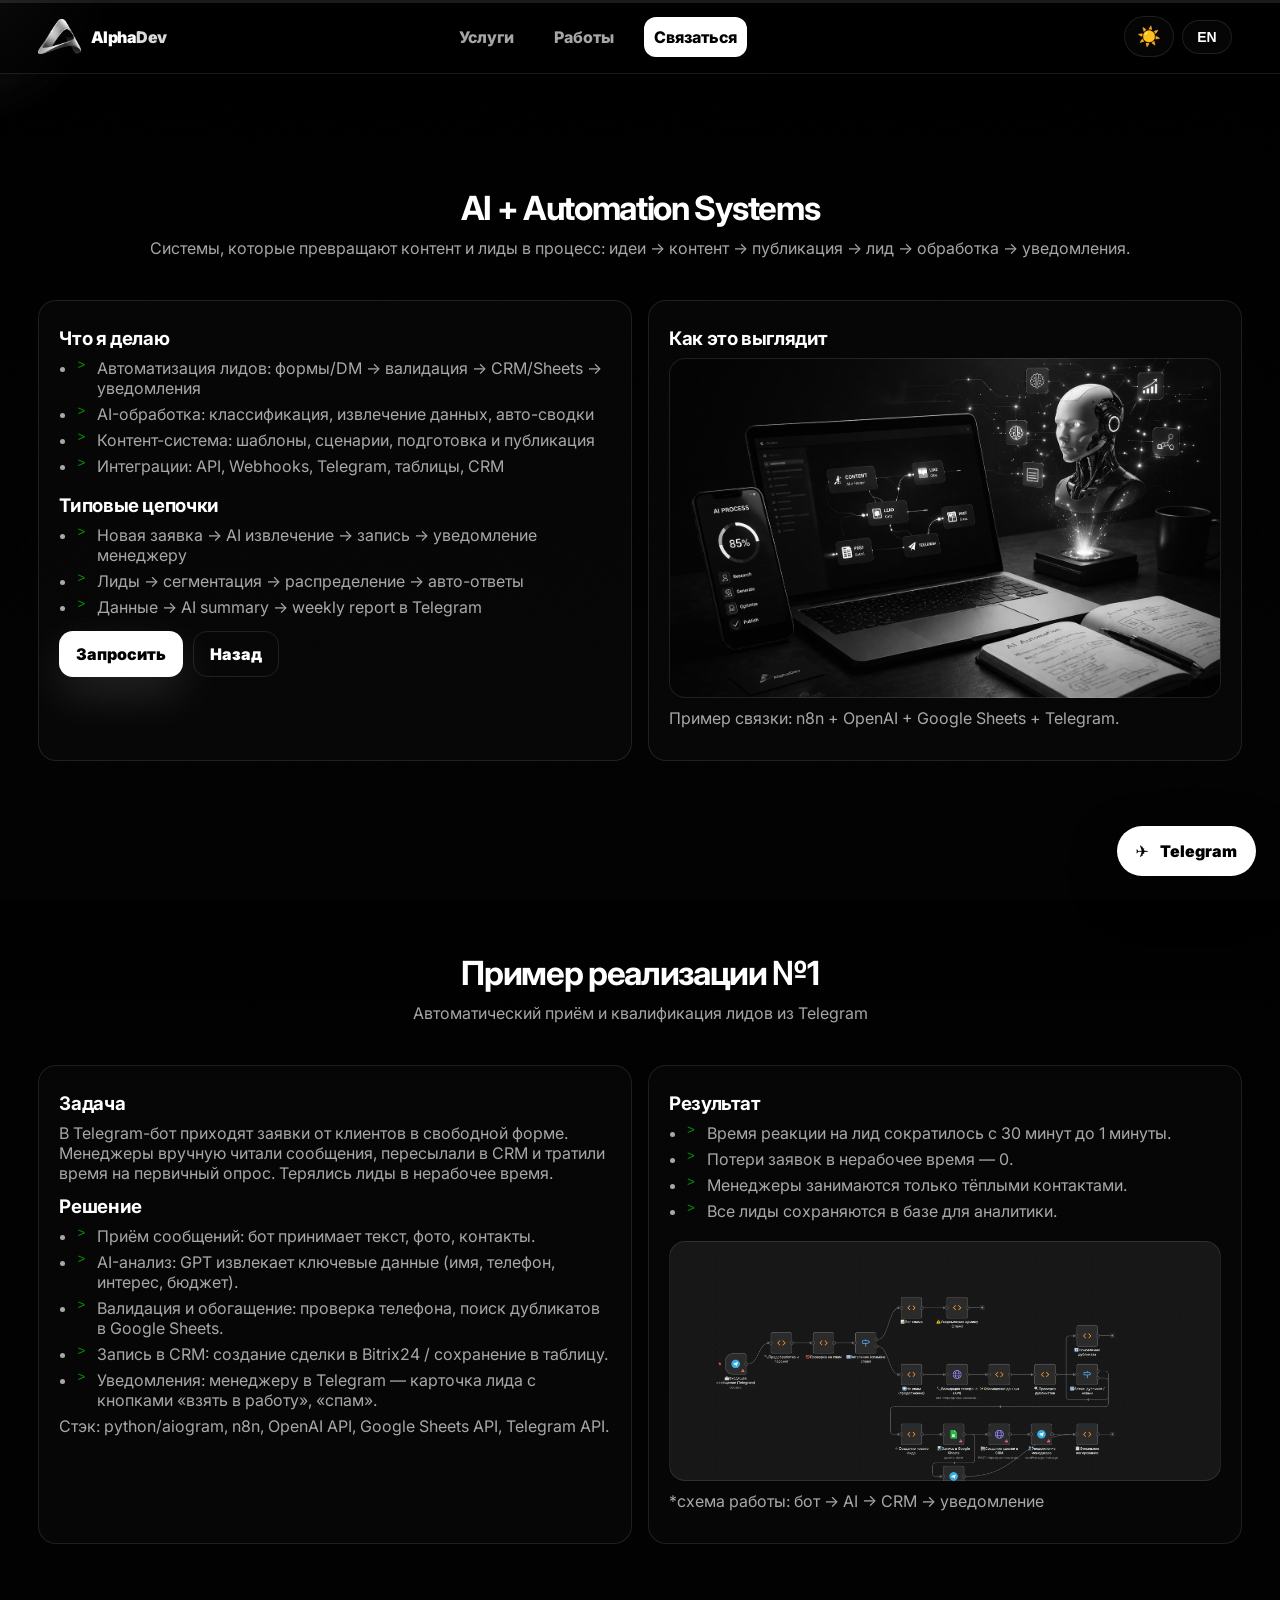
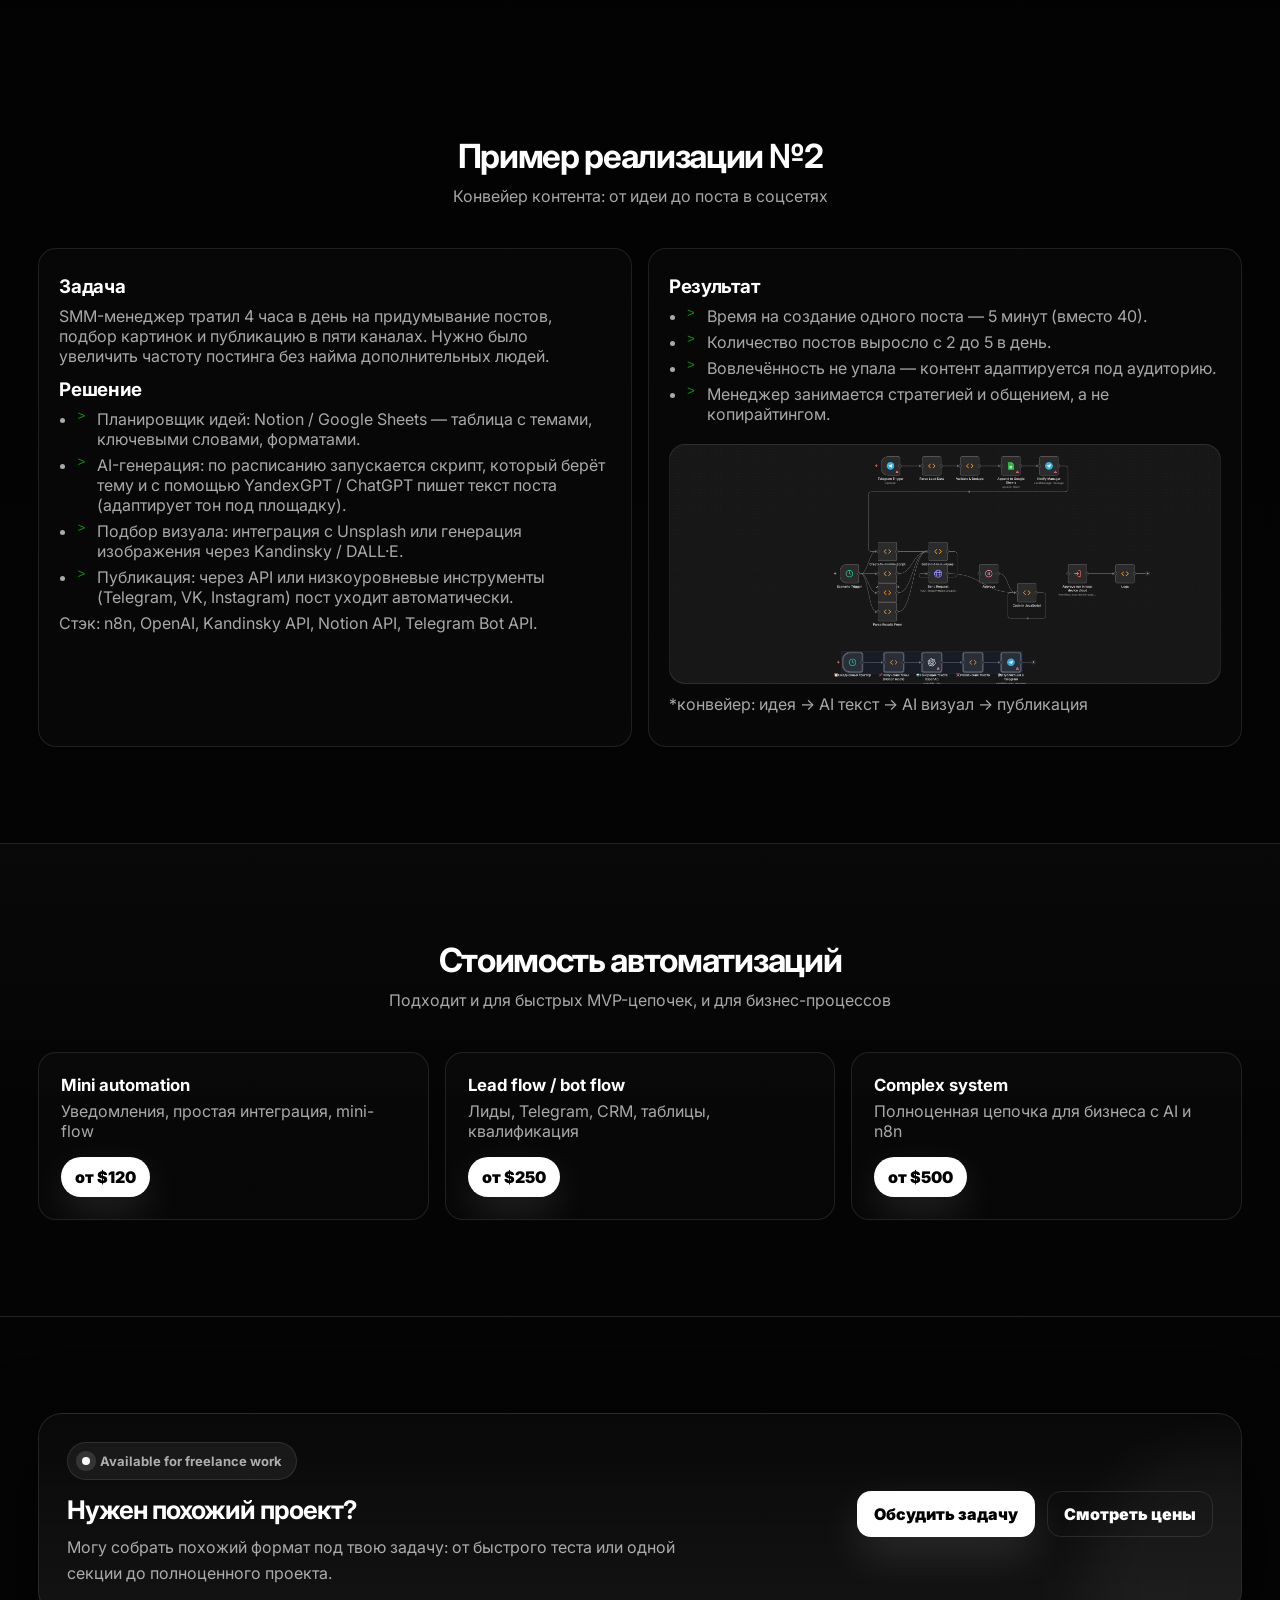
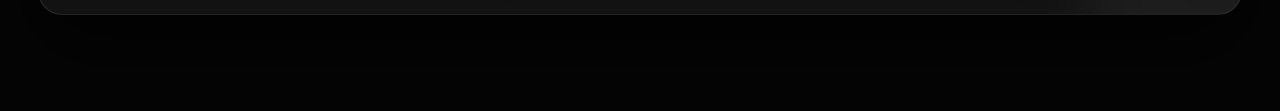
==== commit 9072c977: "first commit" ====
--- a/projects/ai-automation.html
+++ b/projects/ai-automation.html
@@ -31,6 +31,12 @@
     <div class="noise"></div>
     <div class="cursor-glow" aria-hidden="true"></div>
 
+    <div class="scroll-progress">
+      <div class="scroll-progress__bar"></div>
+    </div>
+    <div class="noise"></div>
+    <div class="cursor-glow" aria-hidden="true"></div>
+
     <header class="header">
       <div class="container header__inner">
         <a class="brand" href="../index.html#work">
--- a/style.css
+++ b/style.css
@@ -1,6 +1,6 @@
 @import url("https://fonts.googleapis.com/css2?family=Inter:wght@400;600;700;800;900&display=swap");
 
-/* ===== Тёмная тема (по умолчанию) ===== */
+/* ===== ТЕМЫ ===== */
 .theme-dark {
   --bg: #000;
   --bg2: #050505;
@@ -24,10 +24,13 @@
   --mini-bg: rgba(0, 0, 0, 0.35);
   --link-border: rgba(255, 255, 255, 0.35);
   --link-hover: rgba(255, 255, 255, 0.75);
-  /* Убрали --input-bg и --input-focus-*, будем использовать прямые цвета */
-}
-
-/* ===== Светлая тема ===== */
+  --chart-bar-top: rgba(255, 255, 255, 0.95);
+  --chart-bar-bottom: rgba(255, 255, 255, 0.14);
+  --chart-bar-shadow: rgba(255, 255, 255, 0.08);
+  --chart-line: rgba(255, 255, 255, 0.85);
+  --chart-line-shadow: rgba(255, 255, 255, 0.2);
+}
+
 .theme-light {
   --bg: #f8f9fa;
   --bg2: #ffffff;
@@ -51,7 +54,11 @@
   --mini-bg: rgba(255, 255, 255, 0.7);
   --link-border: rgba(0, 0, 0, 0.3);
   --link-hover: rgba(0, 0, 0, 0.8);
-  /* Убрали --input-bg и --input-focus-* */
+  --chart-bar-top: rgba(0, 0, 0, 0.92);
+  --chart-bar-bottom: rgba(0, 0, 0, 0.14);
+  --chart-bar-shadow: rgba(0, 0, 0, 0.08);
+  --chart-line: rgba(0, 0, 0, 0.82);
+  --chart-line-shadow: rgba(0, 0, 0, 0.12);
 }
 
 * {
@@ -59,11 +66,16 @@
   transition: background-color 0.2s ease, border-color 0.2s ease,
     color 0.2s ease;
 }
+
 html,
 body {
   margin: 0;
   padding: 0;
-}
+  width: 100%;
+  max-width: 100%;
+  overflow-x: clip;
+}
+
 body {
   font-family: "Inter", system-ui, -apple-system, Segoe UI, Roboto, Arial,
     sans-serif;
@@ -71,15 +83,19 @@
   color: var(--text);
   overflow-x: hidden;
   scroll-behavior: smooth;
-}
+  position: relative;
+}
+
 .container {
   width: min(1360px, 94%);
   margin: 0 auto;
 }
+
 a {
   color: inherit;
 }
 
+/* ===== ГЛОБАЛЬНЫЕ ЭЛЕМЕНТЫ ===== */
 .noise {
   position: fixed;
   inset: 0;
@@ -88,6 +104,7 @@
   mix-blend-mode: overlay;
   background-image: url("data:image/svg+xml,%3Csvg xmlns='http://www.w3.org/2000/svg' width='140' height='140'%3E%3Cfilter id='n'%3E%3CfeTurbulence type='fractalNoise' baseFrequency='.75' numOctaves='3' stitchTiles='stitch'/%3E%3C/filter%3E%3Crect width='140' height='140' filter='url(%23n)' opacity='.8'/%3E%3C/svg%3E");
 }
+
 .cursor-glow {
   position: fixed;
   width: 340px;
@@ -101,7 +118,27 @@
   background: radial-gradient(circle at 30% 30%, var(--glow), transparent 62%);
 }
 
-/* Header */
+.scroll-progress {
+  position: fixed;
+  top: 0;
+  left: 0;
+  width: 100%;
+  height: 3px;
+  z-index: 9999;
+  background: var(--line);
+  pointer-events: none;
+}
+
+.scroll-progress__bar {
+  width: 0%;
+  height: 100%;
+  background: var(--text);
+  box-shadow: 0 0 10px var(--glow);
+  transition: width 0.08s linear, background 0.2s ease, box-shadow 0.2s ease;
+  border-radius: 0 999px 999px 0;
+}
+
+/* ===== ХЕДЕР ===== */
 .header {
   position: fixed;
   left: 0;
@@ -112,6 +149,7 @@
   backdrop-filter: blur(14px);
   border-bottom: 1px solid var(--line);
 }
+
 .header__inner {
   display: flex;
   align-items: center;
@@ -119,20 +157,24 @@
   gap: 12px;
   padding: 16px 0;
 }
+
 .brand {
   display: flex;
   align-items: center;
   gap: 10px;
   text-decoration: none;
 }
+
 .brand__logo {
   width: auto;
   height: 35px;
 }
+
 .brand__text {
   font-weight: 1000;
   letter-spacing: -0.03em;
 }
+
 .brand__text span {
   opacity: 0.85;
 }
@@ -143,6 +185,7 @@
   gap: 20px;
   margin-left: 270px;
 }
+
 .nav a {
   text-decoration: none;
   color: var(--muted);
@@ -152,10 +195,12 @@
   border-radius: 12px;
   transition: 0.25s ease;
 }
+
 .nav a:hover {
   color: var(--text);
   background: var(--card-bg-alt);
 }
+
 .nav__cta {
   background: var(--primary-btn);
   color: var(--primary-btn-text) !important;
@@ -168,6 +213,7 @@
   margin-left: auto;
   margin-right: 10px;
 }
+
 .icon-btn {
   background: var(--card-bg);
   border: 1px solid var(--line);
@@ -178,10 +224,12 @@
   transition: all 0.2s ease;
   color: var(--text);
 }
+
 .icon-btn:hover {
   background: var(--card-bg-alt);
   transform: scale(1.05);
 }
+
 .lang-btn {
   background: var(--card-bg);
   border: 1px solid var(--line);
@@ -194,6 +242,7 @@
   transition: all 0.2s ease;
   text-transform: uppercase;
 }
+
 .lang-btn:hover {
   background: var(--card-bg-alt);
   transform: scale(1.05);
@@ -208,6 +257,7 @@
   background: var(--card-bg);
   cursor: pointer;
 }
+
 .burger span {
   display: block;
   width: 20px;
@@ -217,30 +267,34 @@
   border-radius: 2px;
 }
 
-/* Sections */
+/* ===== СЕКЦИИ ===== */
 .section {
   padding: 96px 0;
 }
+
 .section--dark {
   background: linear-gradient(180deg, var(--card-bg), transparent 60%);
   border-top: 1px solid var(--line);
   border-bottom: 1px solid var(--line);
 }
+
 .section__head {
   text-align: center;
   margin-bottom: 42px;
 }
+
 .section__head h2 {
   margin: 0 0 10px;
   font-size: clamp(28px, 2.6vw, 44px);
   letter-spacing: -0.04em;
 }
+
 .section__head p {
   margin: 0;
   color: var(--muted);
 }
 
-/* Hero */
+/* ===== ГЕРОЙ ===== */
 .hero {
   position: relative;
   padding: 128px 0 72px;
@@ -249,12 +303,14 @@
   align-items: center;
   border-bottom: 1px solid var(--line);
 }
+
 .hero__grid {
   display: grid;
   grid-template-columns: 1.15fr 0.85fr;
   gap: 34px;
   align-items: center;
 }
+
 .hero__bg {
   position: absolute;
   inset: -40px;
@@ -271,6 +327,7 @@
   background-size: 40px 40px;
   background-position: center center;
 }
+
 .pill {
   display: inline-flex;
   align-items: center;
@@ -283,6 +340,7 @@
   font-weight: 700;
   font-size: 13px;
 }
+
 .dot {
   width: 8px;
   height: 8px;
@@ -290,12 +348,14 @@
   background: var(--text);
   box-shadow: 0 0 0 6px var(--glow);
 }
+
 .hero__title {
   margin: 18px 0 12px;
   font-size: clamp(34px, 3.4vw, 58px);
   line-height: 1.02;
   letter-spacing: -0.04em;
 }
+
 .hero__sub {
   margin: 0;
   color: var(--muted);
@@ -303,6 +363,7 @@
   line-height: 1.6;
   max-width: 58ch;
 }
+
 .grad {
   opacity: 0.85;
 }
@@ -313,6 +374,7 @@
   margin-top: 22px;
   flex-wrap: wrap;
 }
+
 .btn {
   display: inline-flex;
   align-items: center;
@@ -327,16 +389,19 @@
   position: relative;
   overflow: hidden;
 }
+
 .btn--primary {
   background: var(--primary-btn);
   color: var(--primary-btn-text);
   border-color: transparent;
   box-shadow: 0 18px 45px var(--glow);
 }
+
 .btn--ghost {
   background: transparent;
   color: var(--text);
 }
+
 .btn::after {
   content: "";
   position: absolute;
@@ -350,15 +415,18 @@
   transition: width 0.3s ease, height 0.3s ease;
   pointer-events: none;
 }
+
 .btn:active::after {
   width: 200px;
   height: 200px;
 }
+
 .btn--primary:hover,
 .btn--ghost:hover {
   transform: translateY(-2px);
   background: var(--card-bg-alt);
 }
+
 .btn--primary:hover {
   background: var(--primary-btn);
 }
@@ -369,26 +437,31 @@
   gap: 12px;
   margin-top: 24px;
 }
+
 .stat {
   border: 1px solid var(--line);
   background: var(--card-bg);
   border-radius: 16px;
   padding: 14px;
 }
+
 .stat__num {
   font-size: 22px;
   font-weight: 900;
-}
+  transition: all 0.7s ease;
+}
+
 .stat__label {
   color: var(--muted);
   font-size: 12.5px;
   margin-top: 4px;
 }
 
-/* Glass card */
+/* ===== СТЕКЛЯННАЯ КАРТОЧКА ===== */
 .hero__right {
   position: relative;
 }
+
 .glass {
   border: 1px solid var(--line);
   background: var(--card-bg);
@@ -398,6 +471,7 @@
   position: relative;
   overflow: hidden;
 }
+
 .glass::after {
   content: "";
   position: absolute;
@@ -411,6 +485,7 @@
   transition: 0.35s ease;
   pointer-events: none;
 }
+
 .glass:hover::after {
   opacity: 1;
 }
@@ -421,6 +496,7 @@
   flex-wrap: wrap;
   margin-bottom: 14px;
 }
+
 .badge {
   font-size: 12.5px;
   font-weight: 900;
@@ -429,6 +505,7 @@
   border: 1px solid var(--line);
   background: var(--badge-bg);
 }
+
 .badge--alt {
   background: var(--badge-alt-bg);
 }
@@ -439,6 +516,7 @@
   background: var(--mini-bg);
   padding: 14px;
 }
+
 .mini__row {
   display: flex;
   justify-content: space-between;
@@ -446,13 +524,16 @@
   padding: 10px 0;
   border-bottom: 1px dashed var(--line);
 }
+
 .mini__row:last-child {
   border-bottom: none;
 }
+
 .mini__k {
   color: var(--muted);
   font-weight: 800;
 }
+
 .mini__v {
   font-weight: 900;
 }
@@ -463,6 +544,7 @@
   gap: 10px;
   margin-top: 14px;
 }
+
 .tag {
   font-size: 12px;
   font-weight: 900;
@@ -482,30 +564,33 @@
   opacity: 0.35;
   z-index: -1;
 }
+
 .orb--1 {
   left: -80px;
   top: -70px;
   background: var(--orb-1);
 }
+
 .orb--2 {
   right: -90px;
   bottom: -80px;
   background: var(--orb-2);
 }
 
-/* Layout grids */
+/* ===== СЕТКИ ===== */
 .grid-3 {
   display: grid;
   grid-template-columns: repeat(3, 1fr);
   gap: 16px;
 }
+
 .grid-2 {
   display: grid;
   grid-template-columns: repeat(2, 1fr);
   gap: 16px;
 }
 
-/* Cards */
+/* ===== КАРТОЧКИ ===== */
 .card {
   border: 1px solid var(--line);
   background: var(--card-bg);
@@ -516,6 +601,7 @@
   position: relative;
   overflow: hidden;
 }
+
 .card::after {
   content: "";
   position: absolute;
@@ -529,14 +615,17 @@
   transition: 0.35s ease;
   pointer-events: none;
 }
+
 .card:hover {
   transform: translateY(-8px);
-  box-shadow: var(--shadow);
+  box-shadow: var(--shadow), 0 0 0 1px var(--line-strong);
   border-color: var(--line-strong);
 }
+
 .card:hover::after {
   opacity: 1;
 }
+
 .card:hover .card__icon {
   transform: rotate(5deg) scale(1.1);
 }
@@ -552,24 +641,29 @@
   margin-bottom: 10px;
   transition: transform 0.2s ease;
 }
+
 .card h3 {
   margin: 6px 0 8px;
   letter-spacing: -0.02em;
 }
+
 .card p {
   margin: 0 0 12px;
   color: var(--muted);
 }
+
 .card ul {
   margin: 0;
   padding-left: 18px;
   color: var(--muted);
 }
+
 .card li {
   margin: 6px 0;
   position: relative;
   padding-left: 20px;
 }
+
 .card li::before {
   content: ">";
   position: absolute;
@@ -579,12 +673,41 @@
   font-family: monospace;
 }
 
-/* Work cards */
+/* ===== РАБОТЫ ===== */
 .workgrid {
   display: grid;
   grid-template-columns: repeat(3, 1fr);
   gap: 16px;
 }
+
+.workgrid.workgrid--4 {
+  grid-template-columns: repeat(2, minmax(0, 1fr));
+  gap: 16px;
+  align-items: stretch;
+}
+
+.workgrid.workgrid--4 .workcard {
+  display: flex;
+  flex-direction: column;
+  height: 100%;
+}
+
+.workgrid.workgrid--4 .workcard__media {
+  height: 220px;
+  background-size: cover;
+  background-position: center;
+}
+
+.workgrid.workgrid--4 .workcard__body {
+  display: flex;
+  flex-direction: column;
+  flex: 1;
+}
+
+.workgrid.workgrid--4 .workcard__meta {
+  margin-top: auto;
+}
+
 .workcard {
   border: 1px solid var(--line);
   background: var(--card-bg);
@@ -592,10 +715,12 @@
   overflow: hidden;
   transition: 0.35s ease;
 }
+
 .workcard:hover {
   transform: translateY(-10px) rotate(-0.25deg);
   box-shadow: var(--shadow);
 }
+
 .workcard__media {
   height: 190px;
   background-size: cover;
@@ -604,10 +729,12 @@
   transition: 0.45s ease;
   position: relative;
 }
+
 .workcard:hover .workcard__media {
   transform: scale(1.07);
   filter: saturate(1.05) contrast(1.05);
 }
+
 .workchip {
   position: absolute;
   left: 12px;
@@ -621,12 +748,12 @@
   backdrop-filter: blur(10px);
   color: #fff;
 }
+
 .workcard__body {
   padding: 16px;
   text-align: left;
-  margin-top: 200px;
-  /* margin-top удалён — текст не будет иметь лишнего отступа */
-}
+}
+
 .workcard__meta {
   display: flex;
   justify-content: space-between;
@@ -636,208 +763,18 @@
   font-weight: 800;
   font-size: 12.5px;
 }
+
 .link {
   text-decoration: none;
   color: var(--text);
   border-bottom: 1px dashed var(--link-border);
 }
+
 .link:hover {
   border-bottom-color: var(--link-hover);
 }
 
-.note {
-  margin-top: 10px;
-  padding: 14px 16px;
-  border-radius: 16px;
-  border: 1px solid var(--line);
-  background: var(--card-bg);
-  color: var(--muted);
-  text-align: left;
-}
-.note strong {
-  color: var(--text);
-}
-
-/* Form */
-.form {
-  border: 1px solid var(--line);
-  background: var(--card-bg);
-  border-radius: var(--radius);
-  padding: 20px;
-  display: grid;
-  gap: 12px;
-  text-align: left;
-}
-.form label {
-  display: grid;
-  gap: 8px;
-  font-weight: 900;
-}
-
-/* Явные цвета для полей ввода (без переменных) */
-.theme-dark .form input,
-.theme-dark .form textarea,
-.theme-dark .form select {
-  background: #222 !important;
-  color: #fff !important;
-  border: 1px solid #444 !important;
-  border-radius: 14px;
-  padding: 12px;
-  width: 100%;
-  outline: none;
-  font-family: inherit;
-  font-size: 1rem;
-}
-.theme-dark .form input:focus,
-.theme-dark .form textarea:focus,
-.theme-dark .form select:focus {
-  border-color: #666 !important;
-  box-shadow: 0 0 0 4px rgba(255, 255, 255, 0.1) !important;
-}
-.theme-dark .form select option {
-  background: #222;
-  color: #fff;
-}
-
-.theme-light .form input,
-.theme-light .form textarea,
-.theme-light .form select {
-  background: #fff !important;
-  color: #111 !important;
-  border: 1px solid #ccc !important;
-  border-radius: 14px;
-  padding: 12px;
-  width: 100%;
-  outline: none;
-  font-family: inherit;
-  font-size: 1rem;
-}
-.theme-light .form input:focus,
-.theme-light .form textarea:focus,
-.theme-light .form select:focus {
-  border-color: #888 !important;
-  box-shadow: 0 0 0 4px rgba(0, 0, 0, 0.05) !important;
-}
-.theme-light .form select option {
-  background: #fff;
-  color: #111;
-}
-
-.form__hint {
-  color: var(--muted);
-  font-size: 12px;
-  text-align: center;
-}
-
-/* Footer */
-.footer {
-  padding: 44px 0;
-  border-top: 1px solid var(--line);
-  color: var(--muted);
-}
-.footer__inner {
-  display: flex;
-  justify-content: space-between;
-  align-items: center;
-  gap: 14px;
-  flex-wrap: wrap;
-}
-.kbd {
-  border: 1px solid var(--line);
-  background: var(--card-bg);
-  padding: 6px 10px;
-  border-radius: 12px;
-  font-weight: 900;
-  color: var(--text);
-  font-size: 12px;
-}
-
-/* Reveal */
-.reveal {
-  opacity: 0;
-  transform: translateY(18px);
-  transition: 0.9s ease;
-}
-.reveal.active {
-  opacity: 1;
-  transform: translateY(0);
-}
-
-/* Responsive */
-@media (max-width: 980px) {
-  .hero__grid {
-    grid-template-columns: 1fr;
-  }
-  .hero {
-    padding-top: 116px;
-    min-height: auto;
-  }
-  .grid-3,
-  .workgrid {
-    grid-template-columns: 1fr;
-  }
-  .grid-2 {
-    grid-template-columns: 1fr;
-  }
-
-  .nav {
-    position: fixed;
-    left: 4%;
-    right: 4%;
-    top: 74px;
-    display: none;
-    flex-direction: column;
-    gap: 8px;
-    padding: 14px;
-    border-radius: 18px;
-    border: 1px solid var(--line);
-    background: var(--bg2);
-    backdrop-filter: blur(16px);
-  }
-  .nav.is-open {
-    display: flex;
-  }
-  .burger {
-    display: inline-block;
-  }
-  .header-controls {
-    margin-left: auto;
-    margin-right: 10px;
-  }
-}
-
-/* ===== WORK GRID FIX (4 cards ровно) ===== */
-.workgrid.workgrid--4 {
-  display: grid;
-  grid-template-columns: repeat(2, minmax(0, 1fr));
-  gap: 16px;
-  align-items: stretch;
-}
-@media (max-width: 980px) {
-  .workgrid.workgrid--4 {
-    grid-template-columns: 1fr;
-  }
-}
-.workgrid.workgrid--4 .workcard {
-  display: flex;
-  flex-direction: column;
-  height: 100%;
-}
-.workgrid.workgrid--4 .workcard__media {
-  height: 220px;
-  background-size: cover;
-  background-position: center;
-}
-.workgrid.workgrid--4 .workcard__body {
-  display: flex;
-  flex-direction: column;
-  flex: 1;
-}
-.workgrid.workgrid--4 .workcard__meta {
-  margin-top: auto;
-}
-
-/* ===== WORKCARD: image as FULL background for the whole card ===== */
+/* ===== СПЕЦИАЛЬНЫЕ КАРТОЧКИ РАБОТ С ФОНОМ ===== */
 .workcard.workcard--bg {
   position: relative;
   overflow: hidden;
@@ -852,6 +789,7 @@
   transition: transform 0.35s ease, box-shadow 0.35s ease,
     border-color 0.35s ease;
 }
+
 .workcard.workcard--bg::after {
   content: "";
   position: absolute;
@@ -864,17 +802,20 @@
     linear-gradient(to bottom, rgba(0, 0, 0, 0.1), rgba(0, 0, 0, 0.92));
   pointer-events: none;
 }
+
 .workcard.workcard--bg:hover {
   transform: translateY(-8px);
   border-color: var(--line-strong);
   box-shadow: var(--shadow);
 }
+
 .workcard.workcard--bg .workchip {
   position: absolute;
   top: 12px;
   left: 12px;
   z-index: 2;
 }
+
 .workcard.workcard--bg .workcard__body {
   position: relative;
   z-index: 2;
@@ -882,32 +823,84 @@
   display: flex;
   flex-direction: column;
   flex: 1;
-  justify-content: flex-end; /* текст прижат к низу */
-}
+  justify-content: flex-end;
+}
+
 .workcard.workcard--bg .workcard__meta {
   margin-top: auto;
 }
-.workcard__media {
+
+.workcard.workcard--bg .workcard__media {
   display: none !important;
 }
 
-/* ===== FAQ в стиле карточек сайта ===== */
-.faq-grid {
+.workcard.workcard--bg,
+.workcard.workcard--bg .workcard__body,
+.workcard.workcard--bg h3,
+.workcard.workcard--bg p,
+.workcard.workcard--bg .workcard__meta,
+.workcard.workcard--bg .workcard__meta span,
+.workcard.workcard--bg .link,
+.workcard.workcard--bg .workchip {
+  color: #fff !important;
+}
+
+/* ===== КНОПКИ В КАРТОЧКАХ РАБОТ ===== */
+.workcard .link,
+.workcard .link:visited,
+.workcard .link:hover,
+.workcard .link:active {
+  display: inline-flex !important;
+  align-items: center !important;
+  justify-content: center !important;
+  min-width: 110px !important;
+  padding: 12px 18px !important;
+  border-radius: 14px !important;
+  background: #ffffff !important;
+  color: #000000 !important;
+  -webkit-text-fill-color: #000000 !important;
+  text-decoration: none !important;
+  font-weight: 800 !important;
+  font-size: 16px !important;
+  line-height: 1 !important;
+  border: 1px solid rgba(255, 255, 255, 0.15) !important;
+  box-shadow: 0 12px 28px rgba(0, 0, 0, 0.28) !important;
+  opacity: 1 !important;
+  visibility: visible !important;
+  position: relative !important;
+  z-index: 3 !important;
+  transition: transform 0.22s ease, box-shadow 0.22s ease, background 0.22s ease !important;
+}
+
+.workcard .link:hover {
+  background: #f2f2f2 !important;
+  color: #000000 !important;
+  -webkit-text-fill-color: #000000 !important;
+  transform: translateY(-2px) !important;
+}
+
+/* ===== ФОРМЫ (единый блок) ===== */
+.form {
+  border: 1px solid var(--line);
+  background: var(--card-bg);
+  border-radius: var(--radius, 18px);
+  padding: 20px;
   display: grid;
-  grid-template-columns: 1fr 1fr;
-  gap: 16px;
-  margin-top: 40px;
-}
-.faq-card {
-  background: var(--card-bg);
-  border: 1px solid var(--line);
-  border-radius: var(--radius);
+  gap: 12px;
+  text-align: left;
+  position: relative;
+  overflow: hidden;
   transition: transform 0.35s ease, box-shadow 0.35s ease,
     border-color 0.35s ease;
-  overflow: hidden;
-  position: relative;
-}
-.faq-card::after {
+}
+
+.form:hover {
+  transform: translateY(-8px);
+  box-shadow: var(--shadow);
+  border-color: var(--line-strong);
+}
+
+.form::after {
   content: "";
   position: absolute;
   inset: -1px;
@@ -919,173 +912,17 @@
   opacity: 0;
   transition: 0.35s ease;
   pointer-events: none;
-  border-radius: inherit;
-}
-.faq-card:hover {
-  transform: translateY(-4px);
-  box-shadow: var(--shadow);
-  border-color: var(--line-strong);
-}
-.faq-card:hover::after {
+}
+
+.form:hover::after {
   opacity: 1;
 }
-.faq-card details {
-  padding: 20px;
-}
-.faq-card summary {
-  list-style: none;
-  font-weight: 700;
-  font-size: 1.1rem;
-  line-height: 1.5;
-  cursor: pointer;
-  position: relative;
-  padding-right: 30px;
-  color: var(--text);
-}
-.faq-card summary::-webkit-details-marker {
-  display: none;
-}
-.faq-card summary::after {
-  content: "➕";
-  position: absolute;
-  right: 0;
-  top: 0;
-  font-size: 1.2rem;
-  opacity: 0.7;
-  transition: transform 0.2s, opacity 0.2s;
-  color: var(--muted);
-}
-.faq-card details[open] summary::after {
-  content: "➖";
-}
-.faq-card p {
-  margin-top: 16px;
-  color: var(--muted);
-  line-height: 1.6;
-  padding-right: 10px;
-}
-.faq-card details[open] p {
-  animation: fadeIn 0.3s ease-in-out;
-}
-@keyframes fadeIn {
-  0% {
-    opacity: 0;
-    transform: translateY(-10px);
-  }
-  100% {
-    opacity: 1;
-    transform: translateY(0);
-  }
-}
-@media (max-width: 768px) {
-  .faq-grid {
-    grid-template-columns: 1fr;
-  }
-}
-
-/* ===== Анимация печати (typewriter) ===== */
-#typewriter span {
-  display: inline-block;
-  opacity: 0;
-  animation: typewriterFadeIn 0.5s ease forwards;
-}
-#typewriter span:nth-child(1) {
-  animation-delay: 0.2s;
-}
-#typewriter span:nth-child(2) {
-  animation-delay: 0.6s;
-}
-#typewriter span:nth-child(3) {
-  animation-delay: 1s;
-}
-@keyframes typewriterFadeIn {
-  0% {
-    opacity: 0;
-    transform: translateY(5px);
-  }
-  100% {
-    opacity: 1;
-    transform: translateY(0);
-  }
-}
-
-/* ===== Улучшенные hover-эффекты для карточек ===== */
-.card:hover {
-  transform: translateY(-8px);
-  box-shadow: var(--shadow), 0 0 0 1px var(--line-strong);
-}
-.card:hover .card__icon {
-  transform: rotate(5deg) scale(1.1);
-  transition: transform 0.2s ease;
-}
-
-/* ===== Эффект волны (ripple) для кнопок ===== */
-.btn {
-  position: relative;
-  overflow: hidden;
-}
-.btn::after {
-  content: "";
-  position: absolute;
-  top: 50%;
-  left: 50%;
-  width: 0;
-  height: 0;
-  border-radius: 50%;
-  background: rgba(255, 255, 255, 0.3);
-  transform: translate(-50%, -50%);
-  transition: width 0.3s ease, height 0.3s ease;
-  pointer-events: none;
-}
-.btn:active::after {
-  width: 200px;
-  height: 200px;
-}
-
-/* ===== Сетка на фоне hero (программистский стиль) ===== */
-.hero__bg {
-  background-image: linear-gradient(var(--line) 1px, transparent 1px),
-    linear-gradient(90deg, var(--line) 1px, transparent 1px);
-  background-size: 40px 40px;
-  background-position: center center;
-}
-
-/* ===== Анимация для счётчиков (при появлении) ===== */
-.stat__num {
-  transition: all 0.7s ease;
-}
-
-/* ===== Подсветка стека (псевдо-код) ===== */
-.card ul li::before,
-.contact-info ul li::before {
-  content: ">";
-  position: absolute;
-  left: 0;
-  color: var(--code-symbol);
-  opacity: 0.6;
-  font-family: monospace;
-}
-
-/* ===== Адаптив для кнопок управления ===== */
-@media (max-width: 980px) {
-  .nav.is-open + .header-controls {
-    display: none;
-  }
-}
-
-/* Фикс: текст на карточках работ всегда белый (не зависит от темы) */
-.workcard.workcard--bg,
-.workcard.workcard--bg .workcard__body,
-.workcard.workcard--bg h3,
-.workcard.workcard--bg p,
-.workcard.workcard--bg .workcard__meta,
-.workcard.workcard--bg .workcard__meta span,
-.workcard.workcard--bg .link,
-.workcard.workcard--bg .workchip {
-  color: #fff !important;
-}
-
-/* ===== Contact form PRO ===== */
+
+.form label {
+  display: grid;
+  gap: 8px;
+  font-weight: 900;
+}
 
 .form input,
 .form textarea,
@@ -1107,6 +944,15 @@
   resize: vertical;
 }
 
+.form input:focus,
+.form textarea:focus,
+.form select:focus {
+  border-color: var(--line-strong);
+  background: var(--card-bg-alt);
+  box-shadow: 0 0 0 2px var(--glow);
+  transform: translateY(-1px);
+}
+
 .theme-dark .form input,
 .theme-dark .form textarea,
 .theme-dark .form select {
@@ -1121,18 +967,6 @@
   color: #111;
 }
 
-.form input:focus,
-.form textarea:focus,
-.form select:focus {
-  border-color: var(--text);
-  box-shadow: 0 0 0 2px var(--glow);
-  transform: translateY(-1px);
-}
-
-.form textarea {
-  resize: vertical;
-}
-
 .form__submit {
   margin-top: 10px;
   width: fit-content;
@@ -1153,69 +987,362 @@
   color: #ff4d4d;
 }
 
-.form input:focus,
-.form textarea:focus,
-.form select:focus {
-  border-color: var(--line-strong);
-  background: var(--card-bg-alt);
-
-  box-shadow: 0 0 0 2px var(--glow);
-
-  transform: translateY(-1px);
-}
-
-:root {
-  --radius: 18px;
-}
-
-.form {
+/* ===== FAQ ===== */
+.faq-grid {
+  display: grid;
+  grid-template-columns: 1fr 1fr;
+  gap: 16px;
+  margin-top: 40px;
+}
+
+.faq-card {
+  background: linear-gradient(
+    180deg,
+    var(--card-bg),
+    rgba(255, 255, 255, 0.01)
+  );
   border: 1px solid var(--line);
-  background: var(--card-bg);
-
-  border-radius: 18px;
-
-  padding: 20px;
-
-  position: relative;
-  overflow: hidden;
-
+  border-radius: 28px;
   transition: transform 0.35s ease, box-shadow 0.35s ease,
     border-color 0.35s ease;
-}
-
-.form:hover {
-  transform: translateY(-8px);
-
-  box-shadow: var(--shadow);
-
-  border-color: var(--line-strong);
-}
-
-.form::after {
+  overflow: hidden;
+  position: relative;
+  box-shadow: inset 0 1px 0 rgba(255, 255, 255, 0.03);
+}
+
+.faq-card::after {
   content: "";
-
   position: absolute;
-
   inset: -1px;
-
   background: radial-gradient(
     240px 200px at var(--mx, 50%) var(--my, 50%),
     var(--glow),
     transparent 55%
   );
-
   opacity: 0;
-
-  transition: 0.35s ease;
-
+  transition: opacity 0.35s ease;
   pointer-events: none;
-}
-
-.form:hover::after {
+  border-radius: inherit;
+}
+
+.faq-card:hover {
+  transform: translateY(-4px);
+  box-shadow: var(--shadow);
+  border-color: var(--line-strong);
+}
+
+.faq-card:hover::after {
   opacity: 1;
 }
 
-/* Contact: чтобы левая card заполнялась по высоте и контент распределялся */
+.faq-card details {
+  padding: 0;
+}
+
+.faq-card summary {
+  list-style: none;
+  font-weight: 800;
+  font-size: 1.1rem;
+  line-height: 1.45;
+  cursor: pointer;
+  position: relative;
+  padding: 24px 72px 24px 24px;
+  color: var(--text);
+  min-height: 92px;
+  display: flex;
+  align-items: center;
+}
+
+.faq-card summary::-webkit-details-marker {
+  display: none;
+}
+
+.faq-card summary::after {
+  content: "+";
+  position: absolute;
+  right: 20px;
+  top: 50%;
+  transform: translateY(-50%);
+  width: 42px;
+  height: 42px;
+  border-radius: 999px;
+  display: grid;
+  place-items: center;
+  border: 1px solid var(--line);
+  background: var(--card-bg-alt);
+  font-size: 1.5rem;
+  font-weight: 500;
+  opacity: 0.95;
+  transition: transform 0.25s ease, background 0.25s ease,
+    border-color 0.25s ease;
+  color: var(--text);
+}
+
+.faq-card details[open] summary::after {
+  content: "+";
+  transform: translateY(-50%) rotate(45deg);
+}
+
+.faq-card p {
+  margin: 0;
+  color: var(--muted);
+  line-height: 1.65;
+  padding: 0 24px 24px 24px;
+  font-size: 0.98rem;
+}
+
+.faq-card details[open] p {
+  animation: fadeIn 0.3s ease-in-out;
+}
+
+@media (max-width: 900px) {
+  .faq-grid {
+    grid-template-columns: 1fr;
+  }
+
+  .faq-card {
+    border-radius: 24px;
+  }
+
+  .faq-card summary {
+    padding: 20px 66px 20px 20px;
+    min-height: 78px;
+    font-size: 1rem;
+  }
+
+  .faq-card summary::after {
+    right: 16px;
+    width: 38px;
+    height: 38px;
+    font-size: 1.35rem;
+  }
+
+  .faq-card p {
+    padding: 0 20px 20px 20px;
+    font-size: 0.95rem;
+  }
+}
+
+@keyframes fadeIn {
+  0% {
+    opacity: 0;
+    transform: translateY(-10px);
+  }
+  100% {
+    opacity: 1;
+    transform: translateY(0);
+  }
+}
+
+/* ===== ЦЕНЫ ===== */
+.pricing-grid {
+  display: grid;
+  grid-template-columns: repeat(4, minmax(0, 1fr));
+  gap: 16px;
+}
+
+.pricing-grid--3 {
+  grid-template-columns: repeat(3, minmax(0, 1fr));
+}
+
+.price-card {
+  position: relative;
+  overflow: hidden;
+  border: 1px solid var(--line);
+  background: linear-gradient(
+    180deg,
+    var(--card-bg),
+    rgba(255, 255, 255, 0.01)
+  );
+  border-radius: 18px;
+  padding: 22px;
+  transition: transform 0.35s ease, box-shadow 0.35s ease,
+    border-color 0.35s ease;
+}
+
+.price-card::after {
+  content: "";
+  position: absolute;
+  inset: -1px;
+  background: radial-gradient(
+    280px 180px at var(--mx, 50%) var(--my, 50%),
+    var(--glow),
+    transparent 58%
+  );
+  opacity: 0;
+  transition: opacity 0.35s ease;
+  pointer-events: none;
+}
+
+.price-card:hover::after {
+  opacity: 1;
+}
+
+.price-card__top {
+  display: flex;
+  gap: 14px;
+  align-items: flex-start;
+  margin-bottom: 14px;
+}
+
+.price-card__icon {
+  width: 46px;
+  height: 46px;
+  display: grid;
+  place-items: center;
+  border-radius: 14px;
+  border: 1px solid var(--line);
+  background: var(--card-bg-alt);
+  flex: 0 0 auto;
+}
+
+.price-card h3 {
+  margin: 0 0 6px;
+  font-size: 1.05rem;
+}
+
+.price-card p {
+  margin: 0;
+  color: var(--muted);
+}
+
+.price-list {
+  list-style: none;
+  padding: 0;
+  margin: 18px 0 0;
+  display: grid;
+  gap: 12px;
+}
+
+.price-list li {
+  display: flex;
+  justify-content: space-between;
+  gap: 16px;
+  align-items: flex-start;
+  padding: 12px 0;
+  border-top: 1px dashed var(--line);
+  color: var(--muted);
+}
+
+.price-list li:first-child {
+  border-top: 0;
+  padding-top: 0;
+}
+
+.price-list strong,
+.price-tag {
+  color: var(--text);
+  font-weight: 900;
+  white-space: nowrap;
+}
+
+.price-tag {
+  display: inline-flex;
+  margin-top: 16px;
+  padding: 10px 14px;
+  border-radius: 999px;
+  background: var(--primary-btn);
+  color: var(--primary-btn-text);
+  box-shadow: 0 16px 40px var(--glow);
+}
+
+/* ===== ФРИЛАНС-БЛОК ===== */
+.freelance-card {
+  display: grid;
+  grid-template-columns: 1.2fr auto;
+  gap: 24px;
+  align-items: center;
+  border: 1px solid var(--line);
+  border-radius: 24px;
+  padding: 28px;
+  background: linear-gradient(180deg, var(--card-bg), var(--card-bg-alt));
+  box-shadow: var(--shadow);
+  position: relative;
+  overflow: hidden;
+}
+
+.freelance-card::before {
+  content: "";
+  position: absolute;
+  inset: auto -10% -55% auto;
+  width: 280px;
+  height: 280px;
+  border-radius: 999px;
+  filter: blur(30px);
+  opacity: 0.45;
+  background: var(--orb-1);
+}
+
+.freelance-card::after {
+  content: "";
+  position: absolute;
+  inset: -1px;
+  background: radial-gradient(
+    280px 180px at var(--mx, 50%) var(--my, 50%),
+    var(--glow),
+    transparent 58%
+  );
+  opacity: 0;
+  transition: opacity 0.35s ease;
+  pointer-events: none;
+}
+
+.freelance-card:hover::after {
+  opacity: 1;
+}
+
+.freelance-card__content {
+  position: relative;
+  z-index: 1;
+}
+
+.freelance-card__actions {
+  display: flex;
+  gap: 12px;
+  flex-wrap: wrap;
+  position: relative;
+  z-index: 1;
+}
+
+.freelance-card h2 {
+  margin: 14px 0 10px;
+  font-size: clamp(28px, 2.4vw, 40px);
+  letter-spacing: -0.04em;
+}
+
+.freelance-card p {
+  margin: 0;
+  color: var(--muted);
+  max-width: 65ch;
+  line-height: 1.6;
+}
+
+.freelance-card--compact h2 {
+  font-size: clamp(24px, 2vw, 34px);
+}
+
+.pill--soft {
+  background: var(--card-bg-alt);
+}
+
+.quick-badges {
+  display: flex;
+  gap: 10px;
+  flex-wrap: wrap;
+  margin-top: 18px;
+}
+
+.quick-badge {
+  padding: 10px 12px;
+  border-radius: 999px;
+  border: 1px solid var(--line);
+  background: var(--card-bg);
+  color: var(--text);
+  font-size: 13px;
+  font-weight: 800;
+}
+
+/* ===== КОНТАКТЫ ===== */
 #contact .grid-2 {
   align-items: stretch;
 }
@@ -1230,83 +1357,41 @@
   margin: 16px 0;
 }
 
-/* нижний текст уедет вниз и заполнит карточку красиво */
 #contact .grid-2 > .card p:last-child {
   margin-top: auto;
 }
 
-/* CONTACT: аккуратная верстка и “дорогой” вид */
-#contact .grid-2 {
-  align-items: stretch;
-}
-
-/* Левая карточка — раскладка как “премиум”: низ прижат красиво */
-#contact .contact-info {
+.contact-info {
   display: flex;
   flex-direction: column;
 }
 
-#contact .contact-info .muted {
+.contact-info .muted {
   color: var(--muted);
   margin-top: 6px;
 }
 
-#contact .contact-info .contact-list {
+.contact-info .contact-list {
   margin-top: 14px;
 }
 
-/* footer уезжает вниз => карточка заполняется “ровно” */
-#contact .contact-info .contact-footer {
+.contact-info .contact-footer {
   margin-top: auto;
   padding-top: 16px;
   border-top: 1px solid var(--line);
   color: var(--muted);
 }
 
-/* Форма: чтобы hover не выглядел “чужим” */
-.form {
-  border-radius: var(--radius, 18px);
-}
-
-.workcard .link,
-.workcard .link:visited,
-.workcard .link:hover,
-.workcard .link:active {
-  display: inline-flex !important;
-  align-items: center !important;
-  justify-content: center !important;
-
-  min-width: 110px !important;
-  padding: 12px 18px !important;
-  border-radius: 14px !important;
-
-  background: #ffffff !important;
-  color: #000000 !important;
-  -webkit-text-fill-color: #000000 !important;
-
-  text-decoration: none !important;
-  font-weight: 800 !important;
-  font-size: 16px !important;
-  line-height: 1 !important;
-
-  border: 1px solid rgba(255, 255, 255, 0.15) !important;
-  box-shadow: 0 12px 28px rgba(0, 0, 0, 0.28) !important;
-
-  opacity: 1 !important;
-  visibility: visible !important;
-  position: relative !important;
-  z-index: 3 !important;
-
-  transition: transform 0.22s ease, box-shadow 0.22s ease, background 0.22s ease !important;
-}
-
-.workcard .link:hover {
-  background: #f2f2f2 !important;
-  color: #000000 !important;
-  -webkit-text-fill-color: #000000 !important;
-  transform: translateY(-2px) !important;
-}
-
+.contact-list li a {
+  text-decoration: none;
+  border-bottom: 1px dashed var(--line-strong);
+}
+
+.contact-list li a:hover {
+  border-bottom-color: var(--text);
+}
+
+/* ===== ПЛАВАЮЩАЯ КНОПКА TELEGRAM ===== */
 .telegram-float {
   position: fixed;
   right: 24px;
@@ -1333,356 +1418,1681 @@
   margin-right: 8px;
   display: inline-block;
 }
+
+/* ===== АНИМАЦИЯ ПЕЧАТИ ===== */
+#typewriter span {
+  display: inline-block;
+  opacity: 0;
+  animation: typewriterFadeIn 0.5s ease forwards;
+}
+
+#typewriter span:nth-child(1) {
+  animation-delay: 0.2s;
+}
+
+#typewriter span:nth-child(2) {
+  animation-delay: 0.6s;
+}
+
+#typewriter span:nth-child(3) {
+  animation-delay: 1s;
+}
+
+@keyframes typewriterFadeIn {
+  0% {
+    opacity: 0;
+    transform: translateY(5px);
+  }
+  100% {
+    opacity: 1;
+    transform: translateY(0);
+  }
+}
+
+/* ===== БЕГУЩАЯ СТРОКА ТЕГОВ ===== */
+.tag-marquee {
+  position: relative;
+  width: 100%;
+  overflow: hidden;
+  padding: 14px 0;
+  border-top: 1px solid var(--line);
+  border-bottom: 1px solid var(--line);
+  background: linear-gradient(
+      180deg,
+      rgba(255, 255, 255, 0.02),
+      rgba(255, 255, 255, 0)
+    ),
+    var(--bg);
+  isolation: isolate;
+}
+
+.tag-marquee::before,
+.tag-marquee::after {
+  content: "";
+  position: absolute;
+  top: 0;
+  bottom: 0;
+  width: 120px;
+  z-index: 2;
+  pointer-events: none;
+}
+
+.tag-marquee::before {
+  left: 0;
+  background: linear-gradient(90deg, var(--bg) 0%, transparent 100%);
+}
+
+.tag-marquee::after {
+  right: 0;
+  background: linear-gradient(270deg, var(--bg) 0%, transparent 100%);
+}
+
+.tag-marquee__track {
+  display: flex;
+  align-items: center;
+  width: max-content;
+  animation: marqueeMove 24s linear infinite;
+  will-change: transform;
+}
+
+.tag-marquee__group {
+  display: flex;
+  align-items: center;
+  gap: 14px;
+  padding-right: 14px;
+}
+
+.tag-pill {
+  position: relative;
+  display: inline-flex;
+  align-items: center;
+  justify-content: center;
+  white-space: nowrap;
+  min-height: 46px;
+  padding: 0 22px;
+  border-radius: 999px;
+  border: 1px solid var(--line);
+  background: var(--bg);
+  color: var(--text);
+  font-size: 13px;
+  font-weight: 900;
+  letter-spacing: 0.12em;
+  text-transform: uppercase;
+  box-shadow: inset 0 1px 0 rgba(255, 255, 255, 0.04),
+    0 10px 30px rgba(0, 0, 0, 0.12);
+  transition: transform 0.25s ease, background-color 0.25s ease,
+    color 0.25s ease, border-color 0.25s ease, box-shadow 0.25s ease;
+}
+
+.theme-light .tag-pill {
+  box-shadow: inset 0 1px 0 rgba(255, 255, 255, 0.7),
+    0 10px 24px rgba(0, 0, 0, 0.06);
+}
+
+.tag-pill::after {
+  content: "";
+  width: 6px;
+  height: 6px;
+  margin-left: 14px;
+  border-radius: 50%;
+  background: var(--text);
+  opacity: 0.22;
+}
+
+.tag-pill:nth-child(2n) {
+  background: var(--text);
+  color: var(--bg);
+  border-color: var(--text);
+}
+
+.tag-pill:nth-child(2n)::after {
+  background: var(--bg);
+  opacity: 0.35;
+}
+
+.tag-pill:hover {
+  transform: translateY(-2px);
+}
+
+.tag-marquee:hover .tag-marquee__track {
+  animation-play-state: paused;
+}
+
+@keyframes marqueeMove {
+  from {
+    transform: translateX(0);
+  }
+  to {
+    transform: translateX(-50%);
+  }
+}
+
+/* ===== ОБЁРТКА САЙТА ===== */
+.site-wrap {
+  opacity: 0;
+  filter: blur(8px);
+  transition: opacity 1.2s ease, filter 1.2s ease;
+  width: 100%;
+  max-width: 100%;
+  overflow-x: clip;
+}
+
+.site-wrap.loaded {
+  opacity: 1;
+  filter: blur(0);
+}
+
+/* ===== ИНТРО ВИДЕО ===== */
+.intro-video {
+  position: fixed;
+  inset: 0;
+  z-index: 99999;
+  background: #000;
+  display: grid;
+  place-items: center;
+  overflow: hidden;
+  opacity: 1;
+  visibility: visible;
+  transition: opacity 0.9s ease, visibility 0.9s ease;
+  padding: clamp(18px, 3vw, 40px);
+  max-width: 100vw;
+}
+
+.intro-video.hidden {
+  opacity: 0;
+  visibility: hidden;
+  pointer-events: none;
+}
+
+.intro-video__media {
+  display: block;
+  width: min(100%, 1500px);
+  height: auto;
+  max-height: calc(100dvh - clamp(36px, 6vw, 80px));
+  aspect-ratio: 16 / 9;
+  object-fit: contain;
+  object-position: center center;
+  border-radius: clamp(16px, 2.2vw, 28px);
+  box-shadow: 0 30px 80px rgba(0, 0, 0, 0.55),
+    0 10px 30px rgba(255, 255, 255, 0.05) inset;
+  transform: scale(0.94) translateZ(0);
+  filter: contrast(1.03) saturate(0.96) brightness(0.96);
+  background: #000;
+}
+
+.intro-video__overlay {
+  position: absolute;
+  inset: 0;
+  pointer-events: none;
+  background: radial-gradient(
+      circle at center,
+      rgba(255, 255, 255, 0.03),
+      transparent 38%
+    ),
+    radial-gradient(circle at center, transparent 52%, rgba(0, 0, 0, 0.34) 100%),
+    linear-gradient(to bottom, rgba(0, 0, 0, 0.18), rgba(0, 0, 0, 0.4));
+  max-width: 100vw;
+  overflow: hidden;
+}
+
+body.intro-active {
+  overflow: hidden;
+}
+
+/* ===== АНИМАЦИЯ ГЕРОЯ ПОСЛЕ ИНТРО ===== */
+.hero--animated .pill,
+.hero--animated .hero__title span,
+.hero--animated .hero__sub,
+.hero--animated .hero__actions,
+.hero--animated .hero__stats .stat {
+  opacity: 0;
+  transform: translateY(18px);
+  will-change: transform, opacity;
+}
+
+.hero--animated.play .pill {
+  animation: heroFadeUp 0.55s ease forwards;
+}
+
+.hero--animated.play .hero__title span:nth-child(1) {
+  animation: heroFadeUp 0.6s ease forwards;
+  animation-delay: 0.15s;
+}
+
+.hero--animated.play .hero__title span:nth-child(2) {
+  animation: heroFadeUp 0.6s ease forwards;
+  animation-delay: 0.35s;
+}
+
+.hero--animated.play .hero__title span:nth-child(3) {
+  animation: heroFadeUp 0.6s ease forwards;
+  animation-delay: 0.55s;
+}
+
+.hero--animated.play .hero__sub {
+  animation: heroFadeUp 0.65s ease forwards;
+  animation-delay: 0.8s;
+}
+
+.hero--animated.play .hero__actions {
+  animation: heroFadeUp 0.65s ease forwards;
+  animation-delay: 1s;
+}
+
+.hero--animated.play .hero__stats .stat:nth-child(1) {
+  animation: heroFadeUp 0.55s ease forwards;
+  animation-delay: 1.15s;
+}
+
+.hero--animated.play .hero__stats .stat:nth-child(2) {
+  animation: heroFadeUp 0.55s ease forwards;
+  animation-delay: 1.28s;
+}
+
+.hero--animated.play .hero__stats .stat:nth-child(3) {
+  animation: heroFadeUp 0.55s ease forwards;
+  animation-delay: 1.41s;
+}
+
+@keyframes heroFadeUp {
+  from {
+    opacity: 0;
+    transform: translateY(18px);
+  }
+  to {
+    opacity: 1;
+    transform: translateY(0);
+  }
+}
+
+/* ===== ФУТЕР ===== */
+.footer {
+  padding: 44px 0;
+  border-top: 1px solid var(--line);
+  color: var(--muted);
+}
+
+.footer__inner {
+  display: flex;
+  justify-content: space-between;
+  align-items: center;
+  gap: 14px;
+  flex-wrap: wrap;
+}
+
+.kbd {
+  border: 1px solid var(--line);
+  background: var(--card-bg);
+  padding: 6px 10px;
+  border-radius: 12px;
+  font-weight: 900;
+  color: var(--text);
+  font-size: 12px;
+}
+
+/* ===== REVEAL АНИМАЦИЯ ===== */
+.reveal {
+  opacity: 0;
+  transform: translateY(18px);
+  transition: 0.9s ease;
+}
+
+.reveal.active {
+  opacity: 1;
+  transform: translateY(0);
+}
+
+/* ===== МЕДИА-ЗАПРОСЫ (объединены по брейкпоинтам) ===== */
 @media (max-width: 1240px) {
   .nav a {
     font-size: 14px;
     padding: 10px 10px;
   }
+
   .hero__grid {
     grid-template-columns: minmax(0, 1.14fr) minmax(340px, 0.86fr);
     gap: 28px;
   }
+
   .hero__title {
     font-size: clamp(40px, 4.4vw, 68px);
   }
 }
 
-/* max-width: 1100px */
 @media (max-width: 1100px) {
-  .pricing-grid {
-    grid-template-columns: repeat(2, minmax(0, 1fr));
-  }
+  .nav {
+    margin-left: 120px;
+  }
+
+  .nav a {
+    font-size: 13px;
+    padding: 6px 8px;
+  }
+
+  .hero__grid {
+    gap: 20px;
+  }
+
+  .hero__title {
+    font-size: clamp(38px, 3.8vw, 54px);
+  }
+
+  .hero__stats {
+    gap: 8px;
+  }
+
+  .stat {
+    padding: 10px;
+  }
+
+  .stat__num {
+    font-size: 20px;
+  }
+
+  .stat__label {
+    font-size: 11px;
+  }
+
+  .pricing-grid,
   .pricing-grid--3 {
-    grid-template-columns: repeat(2, minmax(0, 1fr));
-  }
-}
-
-/* max-width: 980px (объединено) */
+    grid-template-columns: repeat(2, 1fr);
+    gap: 12px;
+  }
+
+  .price-card {
+    padding: 18px;
+  }
+
+  .workgrid.workgrid--4 {
+    grid-template-columns: repeat(2, 1fr);
+  }
+
+  .workcard.workcard--bg {
+    min-height: 320px;
+  }
+
+  .workcard__body {
+    padding: 16px;
+  }
+
+  .freelance-card {
+    padding: 24px;
+    gap: 16px;
+  }
+
+  .freelance-card h2 {
+    font-size: clamp(24px, 2.2vw, 34px);
+  }
+}
+
 @media (max-width: 980px) {
-  .hero__grid {
-    grid-template-columns: 1fr;
-  }
-  .hero {
-    padding-top: 116px;
-    min-height: auto;
-  }
-  .grid-3,
-  .workgrid {
-    grid-template-columns: 1fr;
-  }
-  .grid-2 {
-    grid-template-columns: 1fr;
+  .header__inner {
+    padding: 12px 0;
+  }
+
+  .brand__logo {
+    height: 30px;
+  }
+
+  .brand__text {
+    font-size: 18px;
   }
 
   .nav {
     position: fixed;
     left: 4%;
     right: 4%;
-    top: 74px;
+    top: 70px;
     display: none;
     flex-direction: column;
     gap: 8px;
-    padding: 14px;
+    padding: 16px;
     border-radius: 18px;
     border: 1px solid var(--line);
     background: var(--bg2);
     backdrop-filter: blur(16px);
-  }
+    margin-left: 0;
+  }
+
   .nav.is-open {
     display: flex;
   }
+
+  .nav a {
+    width: 100%;
+    text-align: center;
+    padding: 12px;
+    font-size: 16px;
+  }
+
   .burger {
     display: inline-block;
   }
+
   .header-controls {
     margin-left: auto;
     margin-right: 10px;
   }
+
   .nav.is-open + .header-controls {
     display: none;
   }
+
+  .hero {
+    padding-top: 100px;
+    padding-bottom: 60px;
+    min-height: auto;
+  }
+
+  .hero__grid {
+    grid-template-columns: 1fr;
+    gap: 32px;
+  }
+
+  .hero__title {
+    font-size: clamp(36px, 8vw, 58px);
+    max-width: none;
+  }
+
+  .hero__sub {
+    font-size: 16px;
+    max-width: 100%;
+  }
+
+  .hero__actions {
+    justify-content: center;
+  }
+
+  .hero__stats {
+    grid-template-columns: repeat(3, 1fr);
+    max-width: 500px;
+    margin-left: auto;
+    margin-right: auto;
+  }
+
+  .hero__right {
+    max-width: 600px;
+    margin: 0 auto;
+    width: 100%;
+  }
+
+  .section {
+    padding: 80px 0;
+  }
+
+  .section__head h2 {
+    font-size: clamp(26px, 5vw, 42px);
+  }
+
+  .section__head p {
+    font-size: 15px;
+  }
+
+  .grid-3,
+  .workgrid {
+    grid-template-columns: repeat(2, 1fr);
+    gap: 14px;
+  }
+
+  .workgrid.workgrid--4 {
+    grid-template-columns: repeat(2, 1fr);
+  }
+
+  .workcard.workcard--bg {
+    min-height: 300px;
+  }
+
+  .grid-3.process-grid {
+    grid-template-columns: repeat(2, 1fr);
+  }
+
+  .grid-2 {
+    grid-template-columns: 1fr;
+    gap: 20px;
+  }
+
+  .faq-grid {
+    grid-template-columns: 1fr;
+    gap: 14px;
+  }
+
+  .faq-card summary {
+    font-size: 1rem;
+  }
+
+  #contact .grid-2 {
+    grid-template-columns: 1fr;
+  }
+
+  .contact-info {
+    order: 2;
+  }
+
+  .form {
+    order: 1;
+    margin-bottom: 20px;
+  }
+
+  .footer__inner {
+    flex-direction: column;
+    gap: 12px;
+    text-align: center;
+  }
+
+  .kbd {
+    font-size: 11px;
+    padding: 4px 8px;
+  }
+
   .nav__telegram {
     display: none;
   }
+
   .hero__content {
     max-width: none;
   }
-  .hero__title {
-    max-width: none;
-    font-size: clamp(38px, 9vw, 58px);
-    text-wrap: pretty;
-  }
-  .hero__sub {
-    max-width: none;
-    font-size: 17px;
-  }
+
   .telegram-float {
     right: 16px;
     bottom: 16px;
     padding: 13px 16px;
   }
-  .workgrid.workgrid--4 {
-    grid-template-columns: 1fr;
-  }
-}
-
-/* max-width: 900px */
+}
+
 @media (max-width: 900px) {
   .hero__title {
+    font-size: clamp(34px, 7vw, 50px);
     max-width: none;
   }
+
+  .hero__actions .btn {
+    flex: 1 1 calc(50% - 8px);
+    min-width: 140px;
+  }
+
+  .grid-3,
+  .workgrid,
+  .workgrid.workgrid--4,
+  .pricing-grid,
+  .pricing-grid--3,
+  .grid-3.process-grid {
+    grid-template-columns: 1fr;
+  }
+
+  .card {
+    padding: 18px;
+  }
+
+  .card h3 {
+    font-size: 1.1rem;
+  }
+
+  .card p {
+    font-size: 0.95rem;
+  }
+
+  .card li {
+    font-size: 0.95rem;
+  }
+
+  .price-list li {
+    flex-wrap: wrap;
+    gap: 6px;
+  }
+
+  .price-list strong {
+    width: 100%;
+  }
+
+  .workcard.workcard--bg {
+    min-height: 280px;
+  }
+
   .hero__actions .btn {
     flex: 1 1 100%;
   }
 }
 
-/* max-width: 768px (объединено) */
 @media (max-width: 768px) {
-  .faq-grid {
+  .container {
+    width: 92%;
+  }
+
+  .section {
+    padding: 60px 0;
+  }
+
+  .section__head h2 {
+    font-size: clamp(24px, 6vw, 36px);
+  }
+
+  .section__head p {
+    font-size: 14px;
+  }
+
+  .header__inner {
+    padding: 10px 0;
+  }
+
+  .brand__logo {
+    height: 28px;
+  }
+
+  .brand__text {
+    font-size: 16px;
+  }
+
+  .icon-btn,
+  .lang-btn {
+    padding: 6px 10px;
+    font-size: 1rem;
+  }
+
+  .hero {
+    padding-top: 90px;
+    padding-bottom: 40px;
+  }
+
+  .hero__title {
+    font-size: clamp(28px, 7vw, 42px);
+    line-height: 1.1;
+    margin: 12px 0 10px;
+  }
+
+  .hero__sub {
+    font-size: 15px;
+  }
+
+  .hero__actions {
+    flex-direction: column;
+    gap: 10px;
+  }
+
+  .hero__actions .btn {
+    width: 100%;
+    flex: none;
+  }
+
+  .hero__stats {
     grid-template-columns: 1fr;
-  }
-  .pricing-grid,
-  .pricing-grid--3 {
-    grid-template-columns: 1fr;
-  }
+    gap: 8px;
+    max-width: 280px;
+  }
+
+  .stat {
+    display: flex;
+    align-items: center;
+    justify-content: space-between;
+    padding: 12px;
+  }
+
+  .stat__num {
+    font-size: 22px;
+  }
+
+  .stat__label {
+    font-size: 13px;
+    margin-top: 0;
+  }
+
+  .glass {
+    padding: 14px;
+  }
+
+  .badges {
+    gap: 6px;
+  }
+
+  .badge {
+    font-size: 11px;
+    padding: 5px 8px;
+  }
+
+  .mini {
+    padding: 12px;
+  }
+
+  .mini__row {
+    font-size: 13px;
+    padding: 6px 0;
+  }
+
+  .tags {
+    gap: 6px;
+  }
+
+  .tag {
+    font-size: 11px;
+    padding: 5px 8px;
+  }
+
+  .card {
+    padding: 16px;
+  }
+
+  .card__icon {
+    width: 40px;
+    height: 40px;
+    font-size: 1.2rem;
+  }
+
+  .card h3 {
+    font-size: 1rem;
+    margin: 4px 0 6px;
+  }
+
+  .card p {
+    font-size: 0.9rem;
+    margin-bottom: 10px;
+  }
+
+  .card ul {
+    padding-left: 14px;
+  }
+
+  .card li {
+    font-size: 0.9rem;
+    margin: 4px 0;
+    padding-left: 16px;
+  }
+
+  .price-card {
+    padding: 16px;
+  }
+
+  .price-card h3 {
+    font-size: 1rem;
+  }
+
+  .price-card p {
+    font-size: 0.9rem;
+  }
+
+  .price-tag {
+    font-size: 0.9rem;
+    padding: 8px 12px;
+  }
+
+  .workcard.workcard--bg {
+    min-height: 240px;
+  }
+
+  .workchip {
+    font-size: 11px;
+    padding: 5px 8px;
+  }
+
+  .workcard__body {
+    padding: 14px;
+  }
+
+  .workcard__body h3 {
+    font-size: 1rem;
+  }
+
+  .workcard__body p {
+    font-size: 0.85rem;
+  }
+
+  .workcard__meta {
+    font-size: 11px;
+  }
+
+  .workcard .link {
+    min-width: 90px !important;
+    padding: 8px 12px !important;
+    font-size: 14px !important;
+  }
+
   .freelance-card {
     grid-template-columns: 1fr;
-    padding: 22px;
-  }
+    padding: 20px;
+    gap: 16px;
+  }
+
   .freelance-card__actions {
     width: 100%;
   }
+
   .freelance-card__actions .btn {
     flex: 1 1 100%;
   }
+
+  .faq-card details {
+    padding: 16px;
+  }
+
+  .faq-card summary {
+    font-size: 0.95rem;
+    padding-right: 25px;
+  }
+
+  .faq-card p {
+    font-size: 0.9rem;
+    margin-top: 12px;
+  }
+
+  .form {
+    padding: 16px;
+  }
+
+  .form label {
+    font-size: 0.9rem;
+  }
+
+  .form input,
+  .form textarea,
+  .form select {
+    padding: 12px 14px;
+    font-size: 14px;
+  }
+
+  .form__submit {
+    width: 100%;
+    justify-content: center;
+  }
+
+  .footer {
+    padding: 28px 0;
+  }
+
+  .footer__inner {
+    font-size: 13px;
+  }
+
   .telegram-float {
-    left: 16px;
-    right: 16px;
-    text-align: center;
-  }
+    right: 12px;
+    bottom: 12px;
+    padding: 12px 16px;
+    font-size: 14px;
+  }
+
+  .telegram-float::before {
+    margin-right: 6px;
+  }
+
+  .hero__bg {
+    inset: 0;
+  }
+
+  .orb {
+    display: none;
+  }
+
+  .tag-marquee__track {
+    width: auto;
+    min-width: max-content;
+  }
+
+  .site-wrap {
+    transform: none;
+    filter: none;
+  }
+
+  .telegram-float {
+    left: 12px;
+    right: 12px;
+    width: auto;
+    max-width: calc(100vw - 24px);
+  }
+
+  .nav {
+    top: 78px;
+  }
+
   .header-controls {
     margin-right: 0;
   }
-  .nav {
-    top: 78px;
-  }
-}
-
-.pricing-grid {
+}
+
+@media (max-width: 480px) {
+  .container {
+    width: 90%;
+  }
+
+  .hero__title {
+    font-size: clamp(24px, 7vw, 36px);
+  }
+
+  .hero__sub {
+    font-size: 14px;
+  }
+
+  .badge {
+    font-size: 10px;
+    padding: 4px 6px;
+  }
+
+  .mini__row {
+    flex-direction: column;
+    align-items: flex-start;
+    gap: 4px;
+  }
+
+  .mini__k,
+  .mini__v {
+    font-size: 12px;
+  }
+
+  .tag {
+    font-size: 10px;
+    padding: 4px 6px;
+  }
+
+  .card {
+    padding: 14px;
+  }
+
+  .card__icon {
+    width: 36px;
+    height: 36px;
+  }
+
+  .card h3 {
+    font-size: 0.95rem;
+  }
+
+  .card p {
+    font-size: 0.85rem;
+  }
+
+  .card li {
+    font-size: 0.85rem;
+  }
+
+  .price-card {
+    padding: 14px;
+  }
+
+  .workcard.workcard--bg {
+    min-height: 200px;
+  }
+
+  .workcard__body {
+    padding: 12px;
+  }
+
+  .workcard .link {
+    min-width: 80px !important;
+    padding: 6px 10px !important;
+    font-size: 13px !important;
+  }
+
+  .freelance-card {
+    padding: 16px;
+  }
+
+  .freelance-card h2 {
+    font-size: 1.3rem;
+  }
+
+  .faq-card summary {
+    font-size: 0.9rem;
+  }
+
+  .footer__inner {
+    flex-direction: column;
+    gap: 8px;
+  }
+
+  .telegram-float {
+    left: 12px;
+    right: 12px;
+    bottom: 12px;
+    text-align: center;
+    border-radius: 50px;
+  }
+}
+
+/* Специфические медиа для intro-video (остаются отдельно для ясности) */
+@media (max-width: 991px) {
+  .intro-video {
+    padding: 18px;
+  }
+
+  .intro-video__media {
+    width: 100%;
+    max-height: calc(100dvh - 36px);
+    transform: scale(0.96);
+    border-radius: 18px;
+  }
+}
+
+@media (max-width: 767px) {
+  .intro-video {
+    padding: 10px;
+  }
+
+  .intro-video__media {
+    width: 100%;
+    max-width: 100%;
+    max-height: calc(100dvh - 20px);
+    aspect-ratio: auto;
+    object-fit: contain;
+    transform: scale(1);
+    border-radius: 12px;
+    box-shadow: 0 18px 45px rgba(0, 0, 0, 0.45),
+      0 6px 18px rgba(255, 255, 255, 0.04) inset;
+  }
+
+  .intro-video__overlay {
+    background: radial-gradient(
+        circle at center,
+        rgba(255, 255, 255, 0.025),
+        transparent 34%
+      ),
+      linear-gradient(to bottom, rgba(0, 0, 0, 0.14), rgba(0, 0, 0, 0.32));
+  }
+}
+
+@media (max-width: 520px) {
+  .intro-video {
+    padding: 6px;
+  }
+
+  .intro-video__media {
+    max-height: calc(100dvh - 12px);
+    border-radius: 10px;
+  }
+}
+
+/* ===== SEO PREVIEW / DASHBOARD ===== */
+.grid-4 {
   display: grid;
-  grid-template-columns: repeat(4, minmax(0, 1fr));
+  grid-template-columns: repeat(4, 1fr);
   gap: 16px;
 }
 
-.pricing-grid--3 {
-  grid-template-columns: repeat(3, minmax(0, 1fr));
-}
-
-.price-card {
+.seo-preview-grid {
+  align-items: stretch;
+}
+
+.seo-panel {
+  display: flex;
+  flex-direction: column;
+  gap: 18px;
+}
+
+.seo-panel__top {
+  display: flex;
+  justify-content: space-between;
+  align-items: center;
+  gap: 12px;
+}
+
+.seo-panel__label {
+  color: var(--muted);
+  font-size: 12px;
+  font-weight: 800;
+  text-transform: uppercase;
+  letter-spacing: 0.12em;
+}
+
+.seo-chart {
   position: relative;
+  min-height: 260px;
+  border-radius: 18px;
+  border: 1px solid var(--line);
+  background: linear-gradient(180deg, var(--card-bg-alt), transparent);
   overflow: hidden;
-  border: 1px solid var(--line);
+  padding: 18px;
+}
+
+.seo-chart__grid {
+  position: absolute;
+  inset: 0;
+  background-image: linear-gradient(var(--line) 1px, transparent 1px),
+    linear-gradient(90deg, var(--line) 1px, transparent 1px);
+  background-size: 100% 20%, 12.5% 100%;
+  opacity: 0.18;
+  transition: opacity 0.7s ease;
+}
+
+.seo-bars {
+  position: absolute;
+  left: 18px;
+  right: 18px;
+  bottom: 18px;
+  height: calc(100% - 36px);
+  display: grid;
+  grid-template-columns: repeat(6, 1fr);
+  align-items: end;
+  gap: 14px;
+}
+
+.seo-bar {
+  display: block;
+  width: 100%;
+  border-radius: 14px 14px 4px 4px;
+  height: var(--h);
   background: linear-gradient(
     180deg,
-    var(--card-bg),
-    rgba(255, 255, 255, 0.01)
+    rgba(255, 255, 255, 0.95),
+    rgba(255, 255, 255, 0.14)
   );
-  border-radius: 18px;
-  padding: 22px;
-  transition: transform 0.35s ease, box-shadow 0.35s ease,
-    border-color 0.35s ease;
-}
-
-.price-card__top {
-  display: flex;
-  gap: 14px;
-  align-items: flex-start;
-  margin-bottom: 14px;
-}
-
-.price-card__icon {
-  width: 46px;
-  height: 46px;
+  box-shadow: 0 12px 30px rgba(255, 255, 255, 0.08);
+  transform-origin: bottom;
+  transform: scaleY(0.04);
+  opacity: 0.18;
+  will-change: transform, opacity;
+}
+
+.seo-line {
+  position: absolute;
+  left: 7%;
+  right: 7%;
+  height: 2px;
+  background: rgba(255, 255, 255, 0.85);
+  box-shadow: 0 0 14px rgba(255, 255, 255, 0.2);
+  transform-origin: left center;
+  opacity: 0;
+}
+
+.seo-chart.is-animated .seo-chart__grid {
+  opacity: 0.55;
+}
+
+.seo-chart.is-animated .seo-bar {
+  animation: seoGrow 1.05s cubic-bezier(0.22, 1, 0.36, 1) forwards;
+}
+
+.seo-chart.is-animated .seo-line {
+  animation: seoLine 1.15s ease forwards;
+}
+
+.seo-chart.is-animated .seo-line--two {
+  animation-delay: 0.18s;
+}
+
+.seo-bar:nth-child(1) {
+  animation-delay: 0.06s;
+}
+.seo-bar:nth-child(2) {
+  animation-delay: 0.14s;
+}
+.seo-bar:nth-child(3) {
+  animation-delay: 0.22s;
+}
+.seo-bar:nth-child(4) {
+  animation-delay: 0.3s;
+}
+.seo-bar:nth-child(5) {
+  animation-delay: 0.38s;
+}
+.seo-bar:nth-child(6) {
+  animation-delay: 0.46s;
+}
+
+.seo-line--one {
+  top: 62%;
+  transform: rotate(8deg);
+}
+
+.seo-line--two {
+  top: 48%;
+  transform: rotate(-7deg);
+  opacity: 0.5;
+}
+
+.seo-kpis {
   display: grid;
-  place-items: center;
-  border-radius: 14px;
+  grid-template-columns: repeat(3, 1fr);
+  gap: 12px;
+}
+
+.seo-kpis--wide {
+  margin-top: -4px;
+}
+
+.seo-kpi,
+.seo-metric-card {
   border: 1px solid var(--line);
-  background: var(--card-bg-alt);
-  flex: 0 0 auto;
-}
-
-.price-card h3 {
-  margin: 0 0 6px;
-  font-size: 1.05rem;
-}
-
-.price-card p {
-  margin: 0;
+  background: var(--card-bg);
+  border-radius: 16px;
+  padding: 16px;
+}
+
+.seo-kpi__num,
+.seo-metric-card__num {
+  font-size: clamp(28px, 3vw, 42px);
+  font-weight: 900;
+  letter-spacing: -0.04em;
+}
+
+.seo-kpi__text,
+.seo-metric-card__label {
+  margin-top: 6px;
   color: var(--muted);
-}
-
-.price-list {
-  list-style: none;
-  padding: 0;
-  margin: 18px 0 0;
-  display: grid;
-  gap: 12px;
-}
-
-.price-list li {
-  display: flex;
-  justify-content: space-between;
-  gap: 16px;
-  align-items: flex-start;
-  padding: 12px 0;
-  border-top: 1px dashed var(--line);
-  color: var(--muted);
-}
-
-.price-list li:first-child {
-  border-top: 0;
-  padding-top: 0;
-}
-
-.price-list strong,
-.price-tag {
-  color: var(--text);
-  font-weight: 900;
-  white-space: nowrap;
-}
-
-.price-tag {
-  display: inline-flex;
-  margin-top: 16px;
-  padding: 10px 14px;
-  border-radius: 999px;
-  background: var(--primary-btn);
-  color: var(--primary-btn-text);
-  box-shadow: 0 16px 40px var(--glow);
-}
-
-.freelance-card {
-  display: grid;
-  grid-template-columns: 1.2fr auto;
-  gap: 24px;
-  align-items: center;
-  border: 1px solid var(--line);
-  border-radius: 24px;
-  padding: 28px;
-  background: linear-gradient(180deg, var(--card-bg), var(--card-bg-alt));
-  box-shadow: var(--shadow);
-  position: relative;
-  overflow: hidden;
-}
-
-.freelance-card::before {
+  font-size: 13px;
+}
+
+.workcard--seo::before {
   content: "";
   position: absolute;
-  inset: auto -10% -55% auto;
-  width: 280px;
-  height: 280px;
-  border-radius: 999px;
-  filter: blur(30px);
-  opacity: 0.45;
-  background: var(--orb-1);
-}
-
-.freelance-card__content {
+  inset: 0;
+  background: linear-gradient(
+      180deg,
+      transparent 0%,
+      rgba(0, 0, 0, 0.15) 36%,
+      rgba(0, 0, 0, 0.9) 100%
+    ),
+    radial-gradient(
+      circle at 20% 78%,
+      rgba(255, 255, 255, 0.16),
+      transparent 28%
+    ),
+    linear-gradient(
+      90deg,
+      transparent 0 8%,
+      rgba(255, 255, 255, 0.12) 8% 11%,
+      transparent 11% 24%,
+      rgba(255, 255, 255, 0.18) 24% 29%,
+      transparent 29% 42%,
+      rgba(255, 255, 255, 0.12) 42% 48%,
+      transparent 48% 62%,
+      rgba(255, 255, 255, 0.22) 62% 71%,
+      transparent 71% 100%
+    );
+  opacity: 0.9;
+}
+
+.workcard--seo .workcard__body,
+.workcard--seo .workchip {
+  position: relative;
+  z-index: 2;
+}
+
+@keyframes seoGrow {
+  0% {
+    transform: scaleY(0.04);
+    opacity: 0.18;
+  }
+  65% {
+    transform: scaleY(1.04);
+    opacity: 1;
+  }
+  100% {
+    transform: scaleY(1);
+    opacity: 1;
+  }
+}
+
+@keyframes seoLine {
+  0% {
+    opacity: 0;
+    transform: scaleX(0);
+  }
+  100% {
+    opacity: 1;
+    transform: scaleX(1);
+  }
+}
+
+@media (max-width: 1100px) {
+  .grid-4 {
+    grid-template-columns: repeat(2, 1fr);
+  }
+}
+
+@media (max-width: 900px) {
+  .seo-kpis,
+  .grid-4 {
+    grid-template-columns: 1fr;
+  }
+  .seo-chart {
+    min-height: 220px;
+  }
+}
+
+@media (max-width: 640px) {
+  .seo-bars {
+    gap: 8px;
+  }
+  .seo-kpi__num,
+  .seo-metric-card__num {
+    font-size: 28px;
+  }
+}
+
+.seo-bar {
+  display: block;
+  width: 100%;
+  border-radius: 14px 14px 4px 4px;
+  height: var(--h);
+  background: linear-gradient(
+    180deg,
+    var(--chart-bar-top),
+    var(--chart-bar-bottom)
+  );
+  box-shadow: 0 12px 30px var(--chart-bar-shadow);
+  transform-origin: bottom;
+  transform: scaleY(0.04);
+  opacity: 0.18;
+  will-change: transform, opacity;
+}
+
+.seo-line {
+  position: absolute;
+  left: 7%;
+  right: 7%;
+  height: 2px;
+  background: var(--chart-line);
+  box-shadow: 0 0 14px var(--chart-line-shadow);
+  transform-origin: left center;
+  opacity: 0;
+}
+
+/* ===== PERFORMANCE DASHBOARD ===== */
+.perf-panel {
+  position: relative;
+  isolation: isolate;
+  overflow: hidden;
+}
+
+.perf-panel__bg {
+  position: absolute;
+  inset: -1px;
+  z-index: 0;
+  pointer-events: none;
+  background: radial-gradient(circle at 78% 28%, var(--glow), transparent 22%),
+    radial-gradient(circle at 18% 85%, var(--glow), transparent 26%),
+    linear-gradient(180deg, transparent, rgba(127, 127, 127, 0.04));
+  opacity: 0.9;
+}
+
+.perf-panel > * {
   position: relative;
   z-index: 1;
 }
 
-.freelance-card__actions {
+.perf-panel__head {
   display: flex;
-  gap: 12px;
+  align-items: flex-start;
+  justify-content: space-between;
+  gap: 14px;
+  margin-bottom: 18px;
   flex-wrap: wrap;
-  position: relative;
-  z-index: 1;
-}
-
-.freelance-card h2 {
-  margin: 14px 0 10px;
-  font-size: clamp(28px, 2.4vw, 40px);
-  letter-spacing: -0.04em;
-}
-
-.freelance-card p {
+}
+
+.perf-panel__head h3 {
   margin: 0;
-  color: var(--muted);
-  max-width: 65ch;
-  line-height: 1.6;
-}
-
-.freelance-card--compact h2 {
-  font-size: clamp(24px, 2vw, 34px);
-}
-
-.pill--soft {
-  background: var(--card-bg-alt);
-}
-
-.quick-badges {
+}
+
+.perf-panel__chips {
   display: flex;
-  gap: 10px;
+  gap: 8px;
   flex-wrap: wrap;
-  margin-top: 18px;
-}
-
-.quick-badge {
-  padding: 10px 12px;
+}
+
+.dash-pill {
+  display: inline-flex;
+  align-items: center;
+  justify-content: center;
+  min-height: 34px;
+  padding: 8px 12px;
   border-radius: 999px;
   border: 1px solid var(--line);
   background: var(--card-bg);
   color: var(--text);
+  font-size: 12px;
+  font-weight: 900;
+  letter-spacing: 0.06em;
+  text-transform: uppercase;
+  backdrop-filter: blur(12px);
+  box-shadow: inset 0 1px 0 rgba(255, 255, 255, 0.04);
+}
+
+.perf-widget {
+  display: flex;
+  flex-direction: column;
+  gap: 18px;
+}
+
+.perf-gauge-row {
+  display: grid;
+  grid-template-columns: 220px minmax(0, 1fr);
+  gap: 18px;
+  align-items: center;
+}
+
+.perf-gauge {
+  --score: 94;
+  --circumference: 301.59;
+  position: relative;
+  width: 180px;
+  height: 180px;
+  margin: 0 auto;
+  border-radius: 50%;
+  display: grid;
+  place-items: center;
+  background: radial-gradient(
+      circle at 50% 50%,
+      var(--bg) 0 52%,
+      transparent 53%
+    ),
+    radial-gradient(circle at 50% 50%, var(--card-bg-alt), transparent 72%);
+  box-shadow: inset 0 0 0 1px var(--line), 0 24px 50px rgba(0, 0, 0, 0.18);
+}
+
+.perf-gauge::before {
+  content: "";
+  position: absolute;
+  inset: 16px;
+  border-radius: 50%;
+  background: radial-gradient(circle at 30% 30%, var(--glow), transparent 44%),
+    linear-gradient(180deg, transparent, rgba(127, 127, 127, 0.03));
+  filter: blur(2px);
+  opacity: 0.9;
+}
+
+.perf-gauge__svg {
+  position: absolute;
+  inset: 0;
+  width: 100%;
+  height: 100%;
+  transform: rotate(-90deg);
+  overflow: visible;
+}
+
+.perf-gauge__track,
+.perf-gauge__progress {
+  fill: none;
+  stroke-width: 8;
+}
+
+.perf-gauge__track {
+  stroke: var(--line);
+  opacity: 0.9;
+}
+
+.perf-gauge__progress {
+  stroke: var(--text);
+  stroke-linecap: round;
+  filter: drop-shadow(0 0 10px var(--glow));
+  stroke-dasharray: var(--circumference);
+  stroke-dashoffset: var(--circumference);
+  transition: stroke 0.25s ease;
+}
+
+.perf-gauge__center {
+  position: relative;
+  z-index: 2;
+  text-align: center;
+}
+
+.perf-gauge__value {
+  font-size: clamp(34px, 4vw, 52px);
+  line-height: 1;
+  font-weight: 900;
+  letter-spacing: -0.05em;
+}
+
+.perf-gauge__label {
+  margin-top: 6px;
+  color: var(--muted);
+  font-size: 12px;
+  font-weight: 800;
+  text-transform: uppercase;
+  letter-spacing: 0.12em;
+}
+
+.perf-side-stats {
+  display: grid;
+  gap: 12px;
+}
+
+.perf-side-stat {
+  position: relative;
+  overflow: hidden;
+  border: 1px solid var(--line);
+  background: linear-gradient(180deg, var(--card-bg), transparent);
+  border-radius: 16px;
+  padding: 14px 16px;
+  min-height: 72px;
+  display: flex;
+  flex-direction: column;
+  justify-content: center;
+}
+
+.perf-side-stat::before {
+  content: "";
+  position: absolute;
+  left: 0;
+  top: 14px;
+  bottom: 14px;
+  width: 3px;
+  border-radius: 999px;
+  background: var(--text);
+  opacity: 0.22;
+}
+
+.perf-side-stat strong {
+  font-size: 24px;
+  line-height: 1;
+  font-weight: 900;
+  letter-spacing: -0.04em;
+}
+
+.perf-side-stat span {
+  margin-top: 6px;
+  color: var(--muted);
+  font-size: 13px;
+  font-weight: 700;
+}
+
+.metric-bars {
+  display: grid;
+  gap: 12px;
+}
+
+.metric-bar {
+  display: grid;
+  gap: 10px;
+}
+
+.metric-bar span {
   font-size: 13px;
   font-weight: 800;
-}
-
-.btn--telegram {
-  border-color: var(--line-strong);
-}
-
-.contact-list li a {
-  text-decoration: none;
-  border-bottom: 1px dashed var(--line-strong);
-}
-
-.contact-list li a:hover {
-  border-bottom-color: var(--text);
-}
-
-/* detail page polish */
-main[style*="padding-top"] .section:first-child .section__head p {
-  max-width: 70ch;
-  margin-inline: auto;
-}
-
-main[style*="padding-top"] .card img {
+  color: var(--muted);
+}
+
+.metric-bar i {
+  --w: 0%;
+  display: block;
+  position: relative;
+  width: 100%;
+  height: 12px;
+  border-radius: 999px;
+  overflow: hidden;
+  background: var(--card-bg-alt);
   border: 1px solid var(--line);
-  box-shadow: var(--shadow);
-}
-
-/* ===== Premium additions ===== */
-.price-card::after,
-.freelance-card::after {
+}
+
+.metric-bar i::before {
   content: "";
   position: absolute;
-  inset: -1px;
-  background: radial-gradient(
-    280px 180px at var(--mx, 50%) var(--my, 50%),
-    var(--glow),
-    transparent 58%
-  );
+  inset: 1px auto 1px 1px;
+  width: calc(var(--bar-progress, 0%) - 2px);
+  min-width: 0;
+  border-radius: 999px;
+  background: linear-gradient(90deg, var(--text), rgba(127, 127, 127, 0.45));
+  box-shadow: 0 0 18px var(--glow);
+  transition: width 1.15s cubic-bezier(0.2, 0.8, 0.2, 1);
+}
+
+.theme-light .metric-bar i::before {
+  background: linear-gradient(90deg, rgba(0, 0, 0, 0.96), rgba(0, 0, 0, 0.34));
+}
+
+.viz-animate .perf-gauge,
+.viz-animate .perf-side-stat,
+.viz-animate .metric-bar {
   opacity: 0;
-  transition: opacity 0.35s ease;
-  pointer-events: none;
-}
-
-.price-card:hover::after,
-.freelance-card:hover::after {
-  opacity: 1;
-}
-
-.value-grid .card p {
-  max-width: 34ch;
-}
+  transform: translateY(18px);
+}
+
+.viz-animate.is-animated .perf-gauge {
+  animation: perfFadeUp 0.7s ease forwards;
+}
+
+.viz-animate.is-animated .perf-side-stat:nth-child(1) {
+  animation: perfFadeUp 0.7s ease forwards 0.12s;
+}
+.viz-animate.is-animated .perf-side-stat:nth-child(2) {
+  animation: perfFadeUp 0.7s ease forwards 0.22s;
+}
+.viz-animate.is-animated .perf-side-stat:nth-child(3) {
+  animation: perfFadeUp 0.7s ease forwards 0.32s;
+}
+
+.viz-animate.is-animated .metric-bar:nth-child(1) {
+  animation: perfFadeUp 0.7s ease forwards 0.26s;
+}
+.viz-animate.is-animated .metric-bar:nth-child(2) {
+  animation: perfFadeUp 0.7s ease forwards 0.36s;
+}
+.viz-animate.is-animated .metric-bar:nth-child(3) {
+  animation: perfFadeUp 0.7s ease forwards 0.46s;
+}
+
+@keyframes perfFadeUp {
+  from {
+    opacity: 0;
+    transform: translateY(18px);
+  }
+  to {
+    opacity: 1;
+    transform: translateY(0);
+  }
+}
+
+/* responsive */
+@media (max-width: 900px) {
+  .perf-gauge-row {
+    grid-template-columns: 1fr;
+  }
+
+  .perf-gauge {
+    width: 170px;
+    height: 170px;
+  }
+}
+
+@media (max-width: 640px) {
+  .perf-panel__head {
+    margin-bottom: 14px;
+  }
+
+  .perf-gauge {
+    width: 156px;
+    height: 156px;
+  }
+
+  .perf-side-stat strong {
+    font-size: 22px;
+  }
+
+  .metric-bar span {
+    font-size: 12px;
+  }
+}
